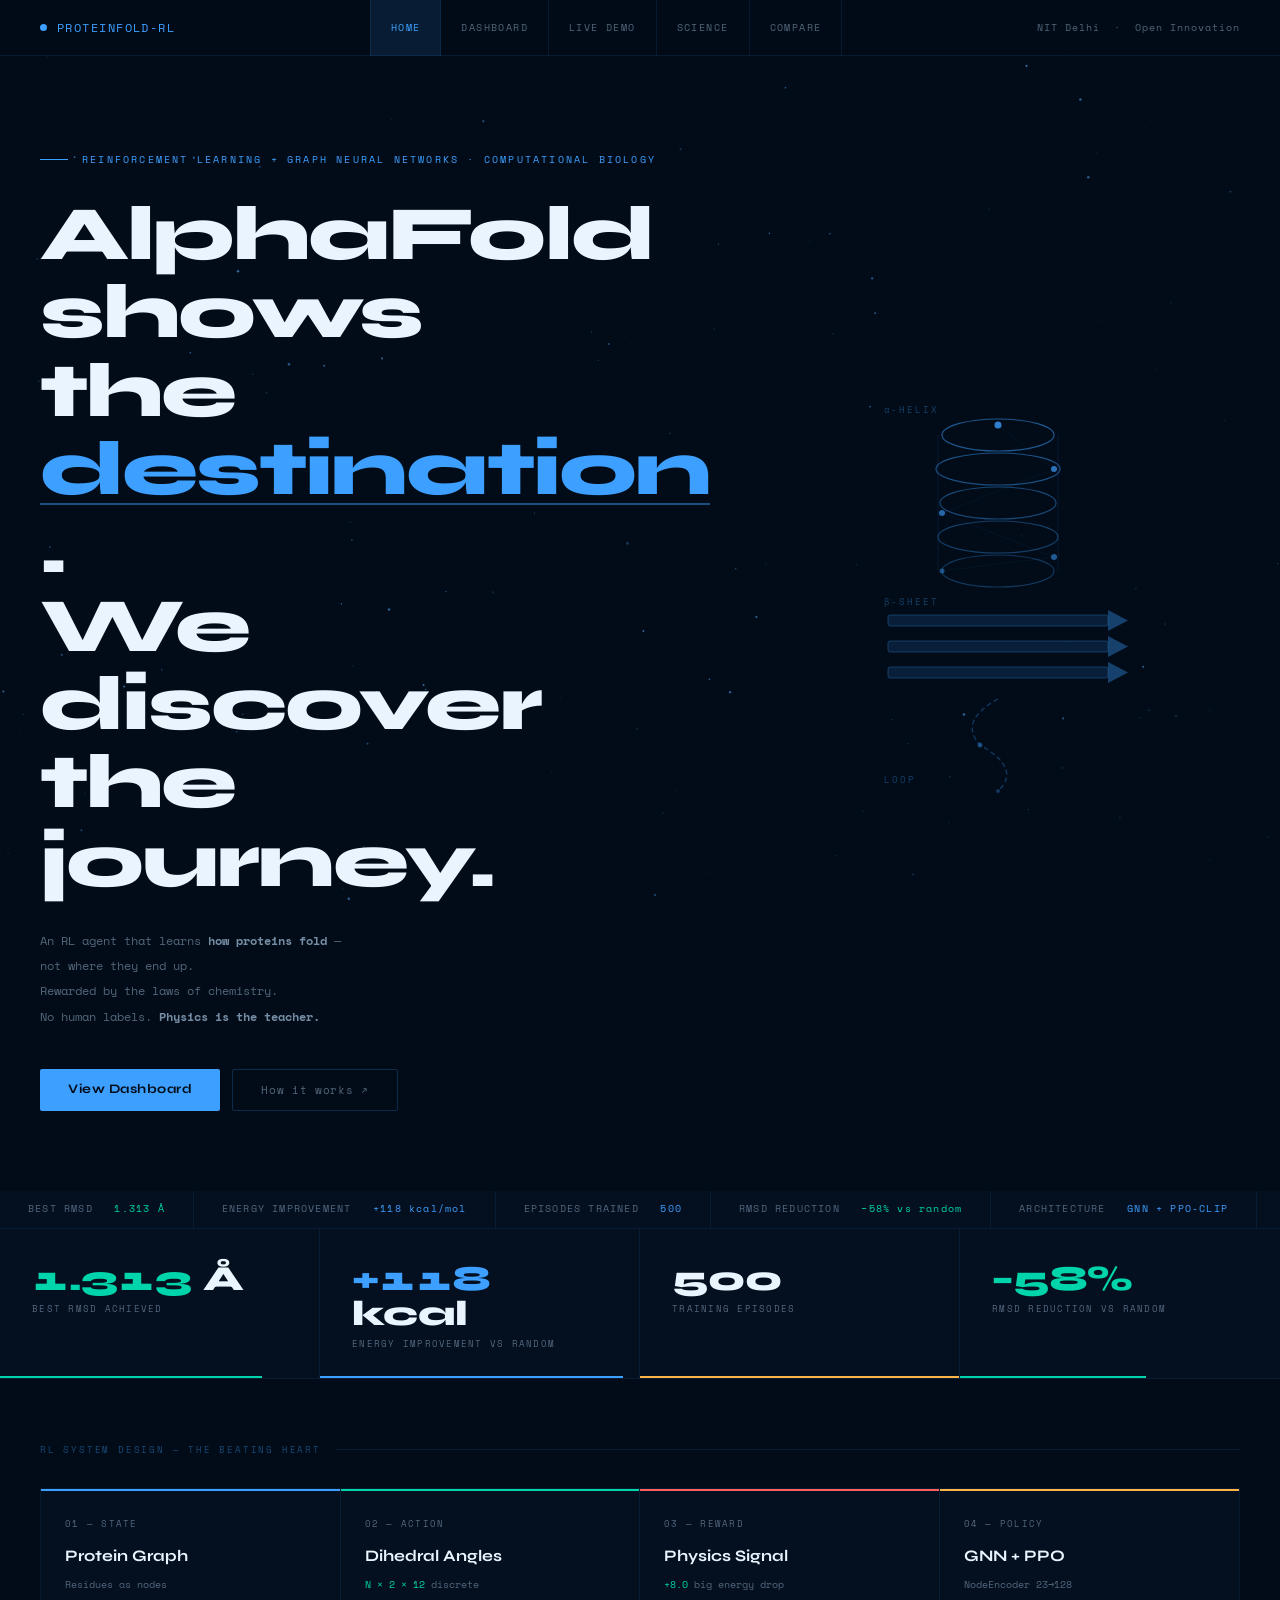
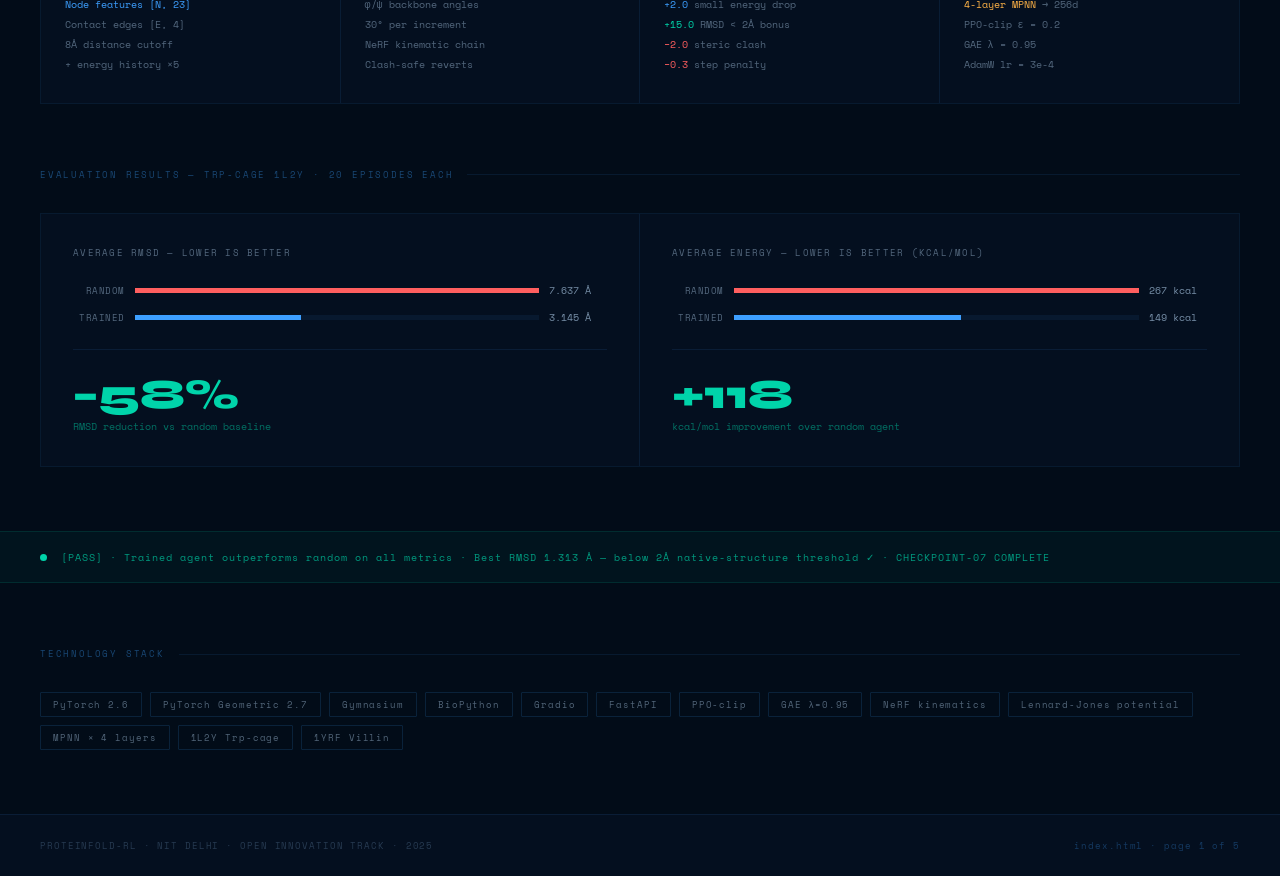
==== frontend/index.html @ dd374dae "Polished project's building blocks" ====
<!DOCTYPE html>
<html lang="en">
<head>
  <meta charset="UTF-8" />
  <meta name="viewport" content="width=device-width, initial-scale=1.0" />
  <title>ProteinFold-RL — Discover the Journey</title>
  <link rel="stylesheet" href="assets/css/design-system.css" />
  <style>
    /* ── Hero ── */
    .hero {
      position: relative;
      overflow: hidden;
      padding: 6rem 2.5rem 5rem;
      min-height: 88vh;
      display: flex;
      align-items: center;
    }
    .hero-content {
      position: relative;
      z-index: 5;
      max-width: 640px;
    }
    .hero-eyebrow {
      font-family: var(--mono);
      font-size: 10px;
      letter-spacing: 0.22em;
      text-transform: uppercase;
      color: var(--blue);
      margin-bottom: 1.75rem;
      display: flex;
      align-items: center;
      gap: 14px;
    }
    .hero-eyebrow::before {
      content: '';
      width: 28px;
      height: 0.5px;
      background: var(--blue);
      flex-shrink: 0;
    }
    .hero-h1 {
      font-size: clamp(2.6rem, 6.5vw, 4.8rem);
      font-weight: 800;
      line-height: 1.02;
      letter-spacing: -0.025em;
      color: #eaf4ff;
      margin-bottom: 1.75rem;
    }
    .hero-h1 .hl {
      color: var(--blue);
      position: relative;
      display: inline-block;
    }
    .hero-h1 .hl::after {
      content: '';
      position: absolute;
      left: 0; right: 0; bottom: 3px;
      height: 2px;
      background: var(--blue);
      opacity: 0.45;
    }
    .hero-sub {
      font-family: var(--mono);
      font-size: 12px;
      line-height: 2.1;
      color: var(--text-dim);
      margin-bottom: 2.5rem;
      max-width: 480px;
    }
    .hero-sub strong { color: var(--text-mid); font-weight: 700; }
    .cta-row { display: flex; gap: 12px; flex-wrap: wrap; }

    /* ── Protein visual ── */
    .hero-visual {
      position: absolute;
      right: 0; top: 0; bottom: 0;
      width: 44%;
      display: flex;
      align-items: center;
      justify-content: center;
      pointer-events: none;
      z-index: 2;
      overflow: hidden;
    }
    .helix-svg { width: 100%; max-width: 360px; opacity: 0.88; }

    /* ── Stats ── */
    .stats {
      display: grid;
      grid-template-columns: repeat(4, 1fr);
      background: var(--bg2);
      border-bottom: 0.5px solid var(--border);
    }
    .stat {
      padding: 2rem 2rem 1.75rem;
      border-right: 0.5px solid var(--border);
      position: relative;
      overflow: hidden;
      transition: background 0.2s;
    }
    .stat:hover    { background: rgba(61,159,255,0.04); }
    .stat:last-child { border-right: none; }
    .stat-num {
      font-size: 2.2rem;
      font-weight: 800;
      line-height: 1;
      color: #eaf4ff;
      margin-bottom: 6px;
      font-variant-numeric: tabular-nums;
    }
    .stat-num .acc-t { color: var(--teal); }
    .stat-num .acc-b { color: var(--blue); }
    .stat-label {
      font-family: var(--mono);
      font-size: 9px;
      letter-spacing: 0.14em;
      text-transform: uppercase;
      color: var(--text-dim);
    }
    .stat-bar {
      position: absolute;
      bottom: 0; left: 0;
      height: 2px;
      background: var(--blue);
      width: 0;
      animation: stat-grow 1.6s ease forwards;
      animation-delay: var(--d);
    }
    @keyframes stat-grow { to { width: var(--w); } }

    /* ── Section ── */
    .section { padding: 4rem 2.5rem; }

    /* ── RL Loop ── */
    .loop-grid {
      display: grid;
      grid-template-columns: repeat(4, 1fr);
      border: 0.5px solid var(--border);
    }
    .loop-card {
      padding: 1.75rem 1.5rem;
      border-right: 0.5px solid var(--border);
      background: var(--bg2);
      position: relative;
      overflow: hidden;
      transition: background 0.2s;
    }
    .loop-card:last-child { border-right: none; }
    .loop-card:hover      { background: var(--bg3); }
    .loop-card::before {
      content: '';
      position: absolute;
      top: 0; left: 0;
      width: 100%; height: 2px;
      background: var(--ac);
    }
    .loop-idx {
      font-family: var(--mono);
      font-size: 9px;
      letter-spacing: 0.14em;
      color: var(--text-dim);
      margin-bottom: 1rem;
      text-transform: uppercase;
    }
    .loop-title {
      font-size: 1rem;
      font-weight: 700;
      color: #eaf4ff;
      margin-bottom: 0.6rem;
    }
    .loop-body {
      font-family: var(--mono);
      font-size: 10px;
      color: var(--text-dim);
      line-height: 2;
    }
    .loop-body .hi-b { color: var(--blue); }
    .loop-body .hi-t { color: var(--teal); }
    .loop-body .hi-r { color: var(--red); }
    .loop-body .hi-a { color: var(--amber); }

    /* ── Comparison ── */
    .cmp-grid {
      display: grid;
      grid-template-columns: 1fr 1fr;
      border: 0.5px solid var(--border);
    }
    .cmp-card {
      padding: 2rem;
      background: var(--bg2);
      border-right: 0.5px solid var(--border);
    }
    .cmp-card:last-child { border-right: none; }
    .cmp-lbl {
      font-family: var(--mono);
      font-size: 9px;
      letter-spacing: 0.14em;
      text-transform: uppercase;
      color: var(--text-dim);
      margin-bottom: 1.5rem;
    }
    .bar-row {
      display: flex;
      align-items: center;
      gap: 10px;
      margin-bottom: 12px;
    }
    .bar-name {
      font-family: var(--mono);
      font-size: 9px;
      color: var(--text-dim);
      width: 52px;
      text-align: right;
      flex-shrink: 0;
      text-transform: uppercase;
      letter-spacing: 0.06em;
    }
    .bar-track {
      flex: 1;
      height: 5px;
      background: rgba(61,159,255,0.07);
      overflow: hidden;
    }
    .bar-fill {
      height: 100%;
      width: 0;
      animation: bar-grow 1.4s ease forwards;
      animation-delay: 0.5s;
    }
    @keyframes bar-grow { to { width: var(--w); } }
    .bar-val {
      font-family: var(--mono);
      font-size: 10px;
      color: var(--text-mid);
      width: 58px;
      flex-shrink: 0;
    }
    .cmp-result {
      margin-top: 1.5rem;
      padding-top: 1.5rem;
      border-top: 0.5px solid var(--border);
    }
    .cmp-big {
      font-size: 2.6rem;
      font-weight: 800;
      color: var(--teal);
      line-height: 1;
      margin-bottom: 4px;
    }
    .cmp-sub {
      font-family: var(--mono);
      font-size: 10px;
      color: rgba(0,212,170,0.5);
    }

    /* ── Stack ── */
    .stack-row { display: flex; gap: 8px; flex-wrap: wrap; }

    /* ── Responsive ── */
    @media (max-width: 900px) {
      .hero-visual    { display: none; }
      .hero           { padding: 4rem 1.5rem 3rem; min-height: auto; }
      .stats          { grid-template-columns: 1fr 1fr; }
      .loop-grid      { grid-template-columns: 1fr 1fr; }
      .cmp-grid       { grid-template-columns: 1fr; }
      .section        { padding: 3rem 1.5rem; }
    }
    @media (max-width: 500px) {
      .stats     { grid-template-columns: 1fr; }
      .loop-grid { grid-template-columns: 1fr; }
    }
  </style>
</head>
<body>

  <!-- Stars background -->
  <canvas id="stars-canvas"></canvas>

  <div class="page">

    <!-- ── NAV ── -->
    <nav class="nav">
      <a class="nav-logo" href="index.html">
        <div class="nav-logo-dot"></div>
        PROTEINFOLD-RL
      </a>
      <ul class="nav-links">
        <a href="index.html"     class="active">Home</a>
        <a href="dashboard.html"            >Dashboard</a>
        <a href="demo.html"                 >Live Demo</a>
        <a href="science.html"              >Science</a>
        <a href="compare.html"              >Compare</a>
      </ul>
      <div class="nav-right">NIT Delhi &nbsp;·&nbsp; Open Innovation</div>
    </nav>

    <!-- ── HERO ── -->
    <section class="hero">
      <div class="hero-content">
        <div class="hero-eyebrow">
          Reinforcement Learning + Graph Neural Networks · Computational Biology
        </div>
        <h1 class="hero-h1">
          AlphaFold shows<br>
          the <span class="hl">destination</span>.<br>
          We discover<br>
          the journey.
        </h1>
        <p class="hero-sub">
          An RL agent that learns <strong>how proteins fold</strong> —<br>
          not where they end up.<br>
          Rewarded by the laws of chemistry.<br>
          No human labels. <strong>Physics is the teacher.</strong>
        </p>
        <div class="cta-row">
          <a class="btn-primary" href="dashboard.html">View Dashboard</a>
          <a class="btn-ghost"   href="science.html">How it works ↗</a>
        </div>
      </div>

      <!-- Protein structure illustration -->
      <div class="hero-visual">
        <svg class="helix-svg" viewBox="0 0 360 520" fill="none"
             xmlns="http://www.w3.org/2000/svg">

          <!-- Alpha helix ellipses -->
          <g opacity="0.9">
            <ellipse cx="180" cy="72"  rx="56" ry="16"
                     stroke="#3d9fff" stroke-width="1.2" opacity="0.65"/>
            <ellipse cx="180" cy="106" rx="62" ry="16"
                     stroke="#3d9fff" stroke-width="1.2" opacity="0.58"/>
            <ellipse cx="180" cy="140" rx="58" ry="16"
                     stroke="#3d9fff" stroke-width="1.2" opacity="0.51"/>
            <ellipse cx="180" cy="174" rx="60" ry="16"
                     stroke="#3d9fff" stroke-width="1.2" opacity="0.44"/>
            <ellipse cx="180" cy="208" rx="56" ry="16"
                     stroke="#3d9fff" stroke-width="1.2" opacity="0.37"/>
            <line x1="120" y1="72"  x2="120" y2="208"
                  stroke="#3d9fff" stroke-width="0.8" opacity="0.2"/>
            <line x1="240" y1="72"  x2="240" y2="208"
                  stroke="#3d9fff" stroke-width="0.8" opacity="0.2"/>
          </g>
          <text x="66" y="50" font-family="Space Mono,monospace"
                font-size="9" fill="rgba(61,159,255,0.4)"
                letter-spacing="2">α-HELIX</text>

          <!-- Beta sheet -->
          <g opacity="0.6">
            <rect x="70" y="252" width="220" height="11" rx="2"
                  fill="rgba(26,80,140,0.55)" stroke="#3d9fff" stroke-width="0.6"/>
            <rect x="70" y="278" width="220" height="11" rx="2"
                  fill="rgba(26,80,140,0.55)" stroke="#3d9fff" stroke-width="0.6"/>
            <rect x="70" y="304" width="220" height="11" rx="2"
                  fill="rgba(26,80,140,0.55)" stroke="#3d9fff" stroke-width="0.6"/>
            <polygon points="290,247 310,257.5 290,268"
                     fill="#3d9fff" opacity="0.7"/>
            <polygon points="290,273 310,283.5 290,294"
                     fill="#3d9fff" opacity="0.7"/>
            <polygon points="290,299 310,309.5 290,320"
                     fill="#3d9fff" opacity="0.7"/>
          </g>
          <text x="66" y="242" font-family="Space Mono,monospace"
                font-size="9" fill="rgba(61,159,255,0.4)"
                letter-spacing="2">β-SHEET</text>

          <!-- Loop region -->
          <path d="M180 336 Q140 358 162 382 Q204 406 180 428"
                stroke="#3d9fff" stroke-width="1.4" fill="none"
                stroke-dasharray="5 3" opacity="0.35"/>
          <text x="66" y="420" font-family="Space Mono,monospace"
                font-size="9" fill="rgba(61,159,255,0.4)"
                letter-spacing="2">LOOP</text>

          <!-- Cα nodes -->
          <g fill="#3d9fff">
            <circle cx="180" cy="62"  r="3.5" opacity="0.9"/>
            <circle cx="236" cy="106" r="3"   opacity="0.8"/>
            <circle cx="124" cy="150" r="3"   opacity="0.7"/>
            <circle cx="236" cy="194" r="3"   opacity="0.6"/>
            <circle cx="124" cy="208" r="2.5" opacity="0.5"/>
            <circle cx="162" cy="382" r="2.5" opacity="0.45"/>
            <circle cx="180" cy="428" r="2"   opacity="0.35"/>
          </g>

          <!-- Graph edges between nodes -->
          <g stroke="#3d9fff" stroke-width="0.5" opacity="0.15">
            <line x1="180" y1="62"  x2="236" y2="106"/>
            <line x1="236" y1="106" x2="124" y2="150"/>
            <line x1="124" y1="150" x2="236" y2="194"/>
            <line x1="236" y1="194" x2="124" y2="208"/>
          </g>

        </svg>
      </div>
    </section>

    <!-- ── TICKER ── -->
    <div class="ticker">
      <div class="ticker-track" id="ticker-track"></div>
    </div>

    <!-- ── STATS STRIP ── -->
    <div class="stats">
      <div class="stat">
        <div class="stat-num"><span class="acc-t">1.313</span> Å</div>
        <div class="stat-label">Best RMSD achieved</div>
        <div class="stat-bar" style="--d:0.10s; --w:82%; background:var(--teal);"></div>
      </div>
      <div class="stat">
        <div class="stat-num"><span class="acc-b">+118</span> kcal</div>
        <div class="stat-label">Energy improvement vs random</div>
        <div class="stat-bar" style="--d:0.20s; --w:95%;"></div>
      </div>
      <div class="stat">
        <div class="stat-num">500</div>
        <div class="stat-label">Training episodes</div>
        <div class="stat-bar" style="--d:0.30s; --w:100%; background:var(--amber);"></div>
      </div>
      <div class="stat">
        <div class="stat-num"><span class="acc-t">−58%</span></div>
        <div class="stat-label">RMSD reduction vs random</div>
        <div class="stat-bar" style="--d:0.40s; --w:58%; background:var(--teal);"></div>
      </div>
    </div>

    <!-- ── RL LOOP ── -->
    <section class="section">
      <div class="section-label">RL system design — the beating heart</div>
      <div class="loop-grid">

        <div class="loop-card" style="--ac:var(--blue);">
          <div class="loop-idx">01 — State</div>
          <div class="loop-title">Protein Graph</div>
          <div class="loop-body">
            Residues as nodes<br>
            <span class="hi-b">Node features [N, 23]</span><br>
            Contact edges [E, 4]<br>
            8Å distance cutoff<br>
            + energy history ×5
          </div>
        </div>

        <div class="loop-card" style="--ac:var(--teal);">
          <div class="loop-idx">02 — Action</div>
          <div class="loop-title">Dihedral Angles</div>
          <div class="loop-body">
            <span class="hi-t">N × 2 × 12</span> discrete<br>
            φ/ψ backbone angles<br>
            30° per increment<br>
            NeRF kinematic chain<br>
            Clash-safe reverts
          </div>
        </div>

        <div class="loop-card" style="--ac:var(--red);">
          <div class="loop-idx">03 — Reward</div>
          <div class="loop-title">Physics Signal</div>
          <div class="loop-body">
            <span class="hi-t">+8.0</span> big energy drop<br>
            <span class="hi-b">+2.0</span> small energy drop<br>
            <span class="hi-t">+15.0</span> RMSD &lt; 2Å bonus<br>
            <span class="hi-r">−2.0</span> steric clash<br>
            <span class="hi-r">−0.3</span> step penalty
          </div>
        </div>

        <div class="loop-card" style="--ac:var(--amber);">
          <div class="loop-idx">04 — Policy</div>
          <div class="loop-title">GNN + PPO</div>
          <div class="loop-body">
            NodeEncoder 23→128<br>
            <span class="hi-a">4-layer MPNN</span> → 256d<br>
            PPO-clip ε = 0.2<br>
            GAE λ = 0.95<br>
            AdamW lr = 3e-4
          </div>
        </div>

      </div>
    </section>

    <!-- ── COMPARISON ── -->
    <section class="section" style="padding-top:0;">
      <div class="section-label">
        evaluation results — Trp-cage 1L2Y · 20 episodes each
      </div>
      <div class="cmp-grid">

        <div class="cmp-card">
          <div class="cmp-lbl">Average RMSD — lower is better</div>
          <div class="bar-row">
            <div class="bar-name">Random</div>
            <div class="bar-track">
              <div class="bar-fill"
                   style="--w:100%; background:var(--red);"></div>
            </div>
            <div class="bar-val">7.637 Å</div>
          </div>
          <div class="bar-row">
            <div class="bar-name">Trained</div>
            <div class="bar-track">
              <div class="bar-fill"
                   style="--w:41%; background:var(--blue);"></div>
            </div>
            <div class="bar-val">3.145 Å</div>
          </div>
          <div class="cmp-result">
            <div class="cmp-big">−58%</div>
            <div class="cmp-sub">RMSD reduction vs random baseline</div>
          </div>
        </div>

        <div class="cmp-card">
          <div class="cmp-lbl">Average energy — lower is better (kcal/mol)</div>
          <div class="bar-row">
            <div class="bar-name">Random</div>
            <div class="bar-track">
              <div class="bar-fill"
                   style="--w:100%; background:var(--red);"></div>
            </div>
            <div class="bar-val">267 kcal</div>
          </div>
          <div class="bar-row">
            <div class="bar-name">Trained</div>
            <div class="bar-track">
              <div class="bar-fill"
                   style="--w:56%; background:var(--blue);"></div>
            </div>
            <div class="bar-val">149 kcal</div>
          </div>
          <div class="cmp-result">
            <div class="cmp-big">+118</div>
            <div class="cmp-sub">kcal/mol improvement over random agent</div>
          </div>
        </div>

      </div>
    </section>

    <!-- ── PASS BADGE ── -->
    <div class="pass-row">
      <div class="pass-dot"></div>
      <div class="pass-text">
        [PASS] · Trained agent outperforms random on all metrics ·
        Best RMSD 1.313 Å — below 2Å native-structure threshold ✓ ·
        CHECKPOINT-07 COMPLETE
      </div>
    </div>

    <!-- ── TECH STACK ── -->
    <section class="section">
      <div class="section-label">technology stack</div>
      <div class="stack-row">
        <span class="tag">PyTorch 2.6</span>
        <span class="tag">PyTorch Geometric 2.7</span>
        <span class="tag">Gymnasium</span>
        <span class="tag">BioPython</span>
        <span class="tag">Gradio</span>
        <span class="tag">FastAPI</span>
        <span class="tag">PPO-clip</span>
        <span class="tag">GAE λ=0.95</span>
        <span class="tag">NeRF kinematics</span>
        <span class="tag">Lennard-Jones potential</span>
        <span class="tag">MPNN × 4 layers</span>
        <span class="tag">1L2Y Trp-cage</span>
        <span class="tag">1YRF Villin</span>
      </div>
    </section>

    <!-- ── FOOTER ── -->
    <footer class="footer">
      <div class="footer-l">
        ProteinFold-RL · NIT Delhi · Open Innovation Track · 2025
      </div>
      <div class="footer-r">index.html · page 1 of 5</div>
    </footer>

  </div><!-- end .page -->

  <!-- Scripts -->
  <script src="assets/js/stars.js"></script>
  <script src="assets/js/ticker.js"></script>
  <script>
    initStarfield();
    initTicker();
  </script>

</body>
</html>
---- frontend/assets/css/design-system.css ----
/* ============================================================
   ProteinFold-RL — Shared Design System
   All 5 pages import this file.
   ============================================================ */

@import url('https://fonts.googleapis.com/css2?family=Space+Mono:wght@400;700&family=Syne:wght@400;600;700;800&display=swap');

/* ── Reset ── */
*, *::before, *::after { box-sizing: border-box; margin: 0; padding: 0; }

/* ── Tokens ── */
:root {
  --bg:        #020c18;
  --bg2:       #040f1f;
  --bg3:       #061428;
  --blue:      #3d9fff;
  --blue-dim:  rgba(61,159,255,0.12);
  --blue-mid:  rgba(61,159,255,0.25);
  --teal:      #00d4aa;
  --teal-dim:  rgba(0,212,170,0.10);
  --red:       #ff5f5f;
  --red-dim:   rgba(255,95,95,0.10);
  --amber:     #ffb347;
  --text:      #ddeeff;
  --text-dim:  rgba(180,210,240,0.45);
  --text-mid:  rgba(180,210,240,0.65);
  --border:    rgba(61,159,255,0.10);
  --border-hi: rgba(61,159,255,0.22);
  --mono:      'Space Mono', monospace;
  --sans:      'Syne', sans-serif;
  --nav-h:     56px;
}

/* ── Base ── */
html { scroll-behavior: smooth; }
body {
  background: var(--bg);
  color: var(--text);
  font-family: var(--sans);
  overflow-x: hidden;
  min-height: 100vh;
}

/* ── Stars canvas ── */
#stars-canvas {
  position: fixed;
  top: 0; left: 0;
  width: 100%; height: 100%;
  pointer-events: none;
  z-index: 0;
}

/* ── Page wrapper ── */
.page { position: relative; z-index: 2; }

/* ============================================================
   NAV
   ============================================================ */
.nav {
  display: flex;
  align-items: center;
  justify-content: space-between;
  padding: 0 2.5rem;
  height: var(--nav-h);
  border-bottom: 0.5px solid var(--border);
  background: rgba(2,12,24,0.94);
  backdrop-filter: blur(14px);
  -webkit-backdrop-filter: blur(14px);
  position: sticky;
  top: 0;
  z-index: 100;
}

.nav-logo {
  font-family: var(--mono);
  font-size: 12px;
  letter-spacing: 0.12em;
  color: var(--blue);
  display: flex;
  align-items: center;
  gap: 10px;
  text-decoration: none;
}

.nav-logo-dot {
  width: 7px; height: 7px;
  background: var(--blue);
  border-radius: 50%;
  flex-shrink: 0;
  animation: nav-blink 2.4s ease-in-out infinite;
}
@keyframes nav-blink {
  0%, 100% { opacity: 1; }
  50%       { opacity: 0.2; }
}

.nav-links {
  display: flex;
  list-style: none;
  height: var(--nav-h);
}
.nav-links a {
  display: flex;
  align-items: center;
  padding: 0 20px;
  height: 100%;
  font-family: var(--mono);
  font-size: 10px;
  letter-spacing: 0.14em;
  text-transform: uppercase;
  color: var(--text-dim);
  text-decoration: none;
  border-right: 0.5px solid var(--border);
  transition: color 0.15s, background 0.15s;
  white-space: nowrap;
}
.nav-links a:first-child { border-left: 0.5px solid var(--border); }
.nav-links a:hover        { color: var(--blue); background: var(--blue-dim); }
.nav-links a.active       { color: var(--blue); background: var(--blue-dim); }

.nav-right {
  font-family: var(--mono);
  font-size: 10px;
  color: var(--text-dim);
  letter-spacing: 0.1em;
  white-space: nowrap;
}

/* ============================================================
   TICKER
   ============================================================ */
.ticker {
  border-bottom: 0.5px solid var(--border);
  background: var(--bg2);
  overflow: hidden;
  height: 38px;
  display: flex;
  align-items: center;
}
.ticker-track {
  display: flex;
  white-space: nowrap;
  animation: ticker-scroll 32s linear infinite;
}
@keyframes ticker-scroll {
  from { transform: translateX(0); }
  to   { transform: translateX(-50%); }
}
.ticker-item {
  font-family: var(--mono);
  font-size: 10px;
  letter-spacing: 0.12em;
  color: var(--text-dim);
  padding: 0 28px;
  border-right: 0.5px solid var(--border);
  line-height: 38px;
  flex-shrink: 0;
}
.ticker-item .v-blue  { color: var(--blue); }
.ticker-item .v-teal  { color: var(--teal); }
.ticker-item .v-amber { color: var(--amber); }

/* ============================================================
   SECTION LABEL
   ============================================================ */
.section-label {
  font-family: var(--mono);
  font-size: 9px;
  letter-spacing: 0.2em;
  text-transform: uppercase;
  color: rgba(61,159,255,0.4);
  display: flex;
  align-items: center;
  gap: 14px;
  margin-bottom: 2rem;
}
.section-label::after {
  content: '';
  flex: 1;
  height: 0.5px;
  background: var(--border);
}

/* ============================================================
   PASS BADGE
   ============================================================ */
.pass-row {
  display: flex;
  align-items: center;
  gap: 14px;
  padding: 1.1rem 2.5rem;
  background: rgba(0,212,170,0.04);
  border-top: 0.5px solid rgba(0,212,170,0.12);
  border-bottom: 0.5px solid rgba(0,212,170,0.12);
}
.pass-dot {
  width: 7px; height: 7px;
  border-radius: 50%;
  background: var(--teal);
  flex-shrink: 0;
  animation: pass-pulse 2s ease-in-out infinite;
}
@keyframes pass-pulse {
  0%, 100% { box-shadow: 0 0 0 0 rgba(0,212,170,0.5); }
  50%       { box-shadow: 0 0 0 7px rgba(0,212,170,0); }
}
.pass-text {
  font-family: var(--mono);
  font-size: 10px;
  color: rgba(0,212,170,0.7);
  letter-spacing: 0.1em;
}

/* ============================================================
   FOOTER
   ============================================================ */
.footer {
  padding: 1.5rem 2.5rem;
  border-top: 0.5px solid var(--border);
  background: var(--bg2);
  display: flex;
  align-items: center;
  justify-content: space-between;
  flex-wrap: wrap;
  gap: 8px;
}
.footer-l {
  font-family: var(--mono);
  font-size: 9px;
  color: rgba(120,160,200,0.3);
  letter-spacing: 0.1em;
  text-transform: uppercase;
}
.footer-r {
  font-family: var(--mono);
  font-size: 9px;
  color: rgba(61,159,255,0.3);
  letter-spacing: 0.1em;
}

/* ============================================================
   BUTTONS
   ============================================================ */
.btn-primary {
  background: var(--blue);
  color: #020c18;
  border: none;
  padding: 12px 28px;
  font-family: var(--sans);
  font-size: 13px;
  font-weight: 700;
  letter-spacing: 0.04em;
  cursor: pointer;
  border-radius: 2px;
  transition: background 0.18s, transform 0.18s;
  text-decoration: none;
  display: inline-block;
}
.btn-primary:hover { background: #72baff; transform: translateY(-1px); }

.btn-ghost {
  background: transparent;
  color: var(--text-dim);
  border: 0.5px solid var(--border-hi);
  padding: 12px 28px;
  font-family: var(--mono);
  font-size: 11px;
  cursor: pointer;
  border-radius: 2px;
  transition: all 0.18s;
  letter-spacing: 0.06em;
  text-decoration: none;
  display: inline-block;
}
.btn-ghost:hover { border-color: var(--blue); color: var(--blue); }

/* ============================================================
   TAGS
   ============================================================ */
.tag {
  font-family: var(--mono);
  font-size: 9px;
  letter-spacing: 0.1em;
  padding: 5px 12px;
  border: 0.5px solid rgba(61,159,255,0.15);
  color: var(--text-dim);
  border-radius: 1px;
  transition: all 0.15s;
  display: inline-block;
}
.tag:hover {
  border-color: var(--blue);
  color: var(--blue);
  background: var(--blue-dim);
}

/* ============================================================
   RESPONSIVE
   ============================================================ */
@media (max-width: 768px) {
  .nav          { padding: 0 1.25rem; }
  .nav-links    { display: none; }
  .nav-right    { font-size: 9px; }
  .pass-row     { padding: 1rem 1.25rem; }
  .footer       { padding: 1.25rem; }
}
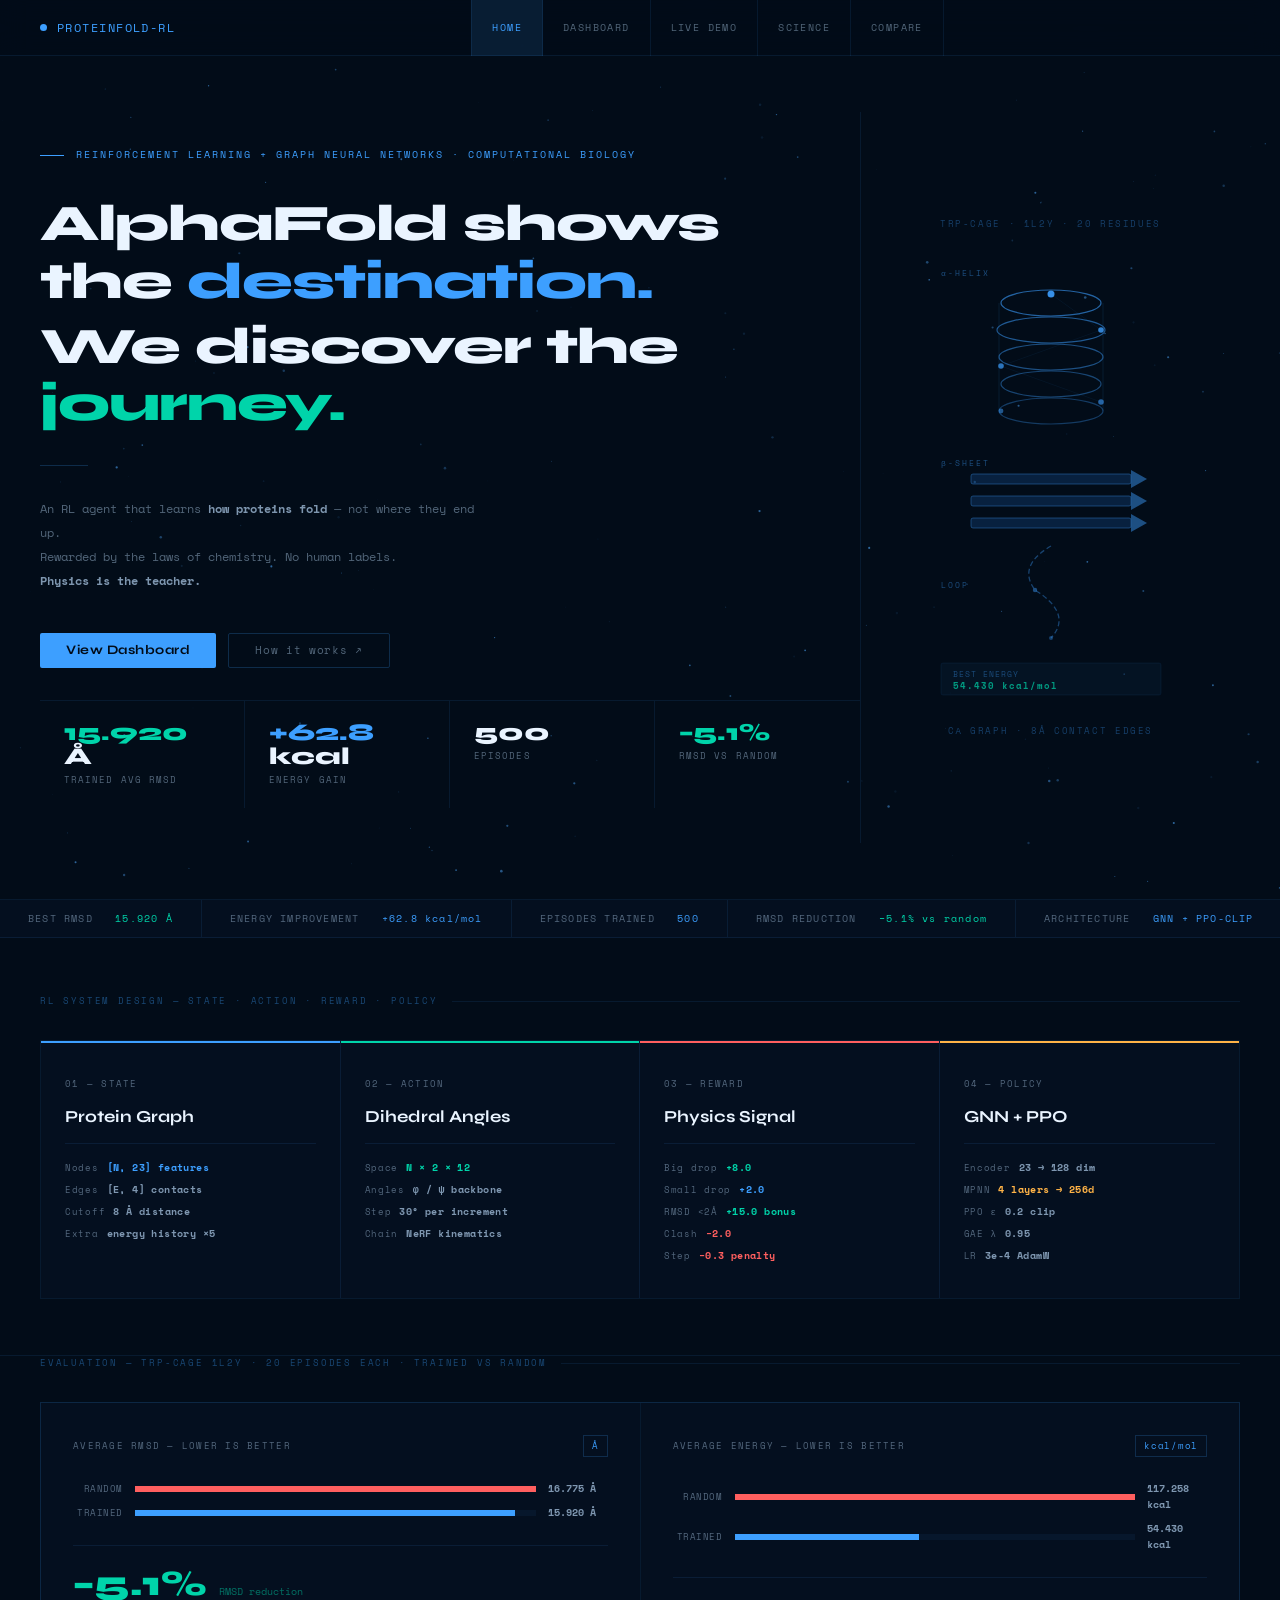
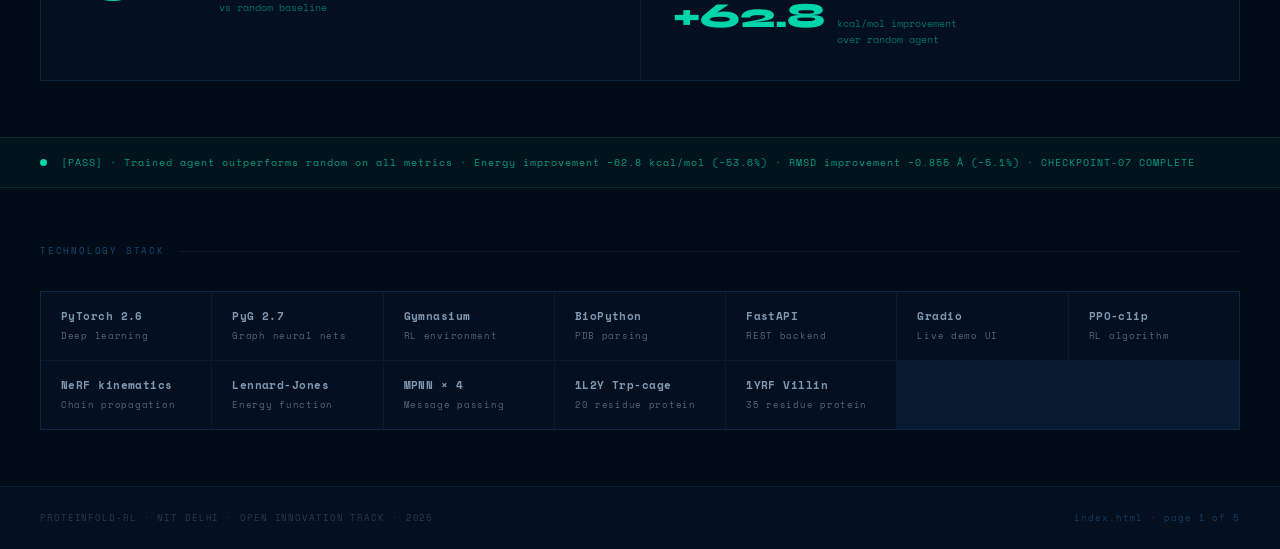
==== commit aaa3f49b: "Polished project's building blocks" ====
--- a/frontend/index.html
+++ b/frontend/index.html
@@ -6,132 +6,151 @@
   <title>ProteinFold-RL — Discover the Journey</title>
   <link rel="stylesheet" href="assets/css/design-system.css" />
   <style>
-    /* ── Hero ── */
+
+    /* ══════════════════════════════════════════
+       HERO
+    ══════════════════════════════════════════ */
     .hero {
-      position: relative;
-      overflow: hidden;
-      padding: 6rem 2.5rem 5rem;
-      min-height: 88vh;
+      display: grid;
+      grid-template-columns: 1fr 380px;
+      align-items: center;
+      gap: 0;
+      padding: 3.5rem 2.5rem 3.5rem;
+      min-height: calc(100vh - 56px);
+      border-bottom: 0.5px solid var(--border);
+    }
+
+    .hero-left { display: flex; flex-direction: column; justify-content: center; }
+
+    .hero-eyebrow {
+      font-family: var(--mono);
+      font-size: 10px;
+      letter-spacing: 0.2em;
+      text-transform: uppercase;
+      color: var(--blue);
       display: flex;
       align-items: center;
-    }
-    .hero-content {
-      position: relative;
-      z-index: 5;
-      max-width: 640px;
-    }
-    .hero-eyebrow {
-      font-family: var(--mono);
-      font-size: 10px;
-      letter-spacing: 0.22em;
-      text-transform: uppercase;
-      color: var(--blue);
-      margin-bottom: 1.75rem;
-      display: flex;
-      align-items: center;
-      gap: 14px;
+      gap: 12px;
+      margin-bottom: 2rem;
     }
     .hero-eyebrow::before {
       content: '';
-      width: 28px;
-      height: 0.5px;
+      width: 24px; height: 0.5px;
       background: var(--blue);
       flex-shrink: 0;
     }
+
     .hero-h1 {
-      font-size: clamp(2.6rem, 6.5vw, 4.8rem);
+      font-size: 3.2rem;
       font-weight: 800;
-      line-height: 1.02;
-      letter-spacing: -0.025em;
+      line-height: 1.12;
+      letter-spacing: -0.02em;
       color: #eaf4ff;
-      margin-bottom: 1.75rem;
+      margin-bottom: 0.5rem;
+    }
+    .hero-h1-second {
+      font-size: 3.2rem;
+      font-weight: 800;
+      line-height: 1.12;
+      letter-spacing: -0.02em;
+      color: #eaf4ff;
+      margin-bottom: 2rem;
     }
     .hero-h1 .hl {
       color: var(--blue);
       position: relative;
       display: inline-block;
     }
-    .hero-h1 .hl::after {
-      content: '';
-      position: absolute;
-      left: 0; right: 0; bottom: 3px;
-      height: 2px;
-      background: var(--blue);
-      opacity: 0.45;
-    }
+    .hero-h1-second .hl {
+      color: var(--teal);
+      display: inline-block;
+    }
+
+    .hero-divider {
+      width: 48px; height: 0.5px;
+      background: var(--border-hi);
+      margin-bottom: 2rem;
+    }
+
     .hero-sub {
       font-family: var(--mono);
       font-size: 12px;
-      line-height: 2.1;
+      line-height: 2;
       color: var(--text-dim);
       margin-bottom: 2.5rem;
-      max-width: 480px;
-    }
-    .hero-sub strong { color: var(--text-mid); font-weight: 700; }
-    .cta-row { display: flex; gap: 12px; flex-wrap: wrap; }
-
-    /* ── Protein visual ── */
-    .hero-visual {
-      position: absolute;
-      right: 0; top: 0; bottom: 0;
-      width: 44%;
+      max-width: 440px;
+    }
+    .hero-sub strong { color: var(--text-mid); }
+
+    .cta-row { display: flex; gap: 12px; align-items: center; }
+
+    /* ── Protein Visual ── */
+    .hero-right {
       display: flex;
+      flex-direction: column;
       align-items: center;
       justify-content: center;
-      pointer-events: none;
-      z-index: 2;
-      overflow: hidden;
-    }
-    .helix-svg { width: 100%; max-width: 360px; opacity: 0.88; }
-
-    /* ── Stats ── */
-    .stats {
+      gap: 1rem;
+      padding: 2rem;
+      border-left: 0.5px solid var(--border);
+      height: 100%;
+    }
+    .protein-label {
+      font-family: var(--mono);
+      font-size: 9px;
+      letter-spacing: 0.18em;
+      color: rgba(61,159,255,0.35);
+      text-transform: uppercase;
+      text-align: center;
+    }
+    .helix-svg { width: 260px; }
+
+    /* ── Hero bottom strip ── */
+    .hero-strip {
+      grid-column: 1 / -1;
       display: grid;
       grid-template-columns: repeat(4, 1fr);
-      background: var(--bg2);
-      border-bottom: 0.5px solid var(--border);
-    }
-    .stat {
-      padding: 2rem 2rem 1.75rem;
+      border-top: 0.5px solid var(--border);
+      margin-top: 2rem;
+    }
+    .hero-strip-item {
+      padding: 1.25rem 1.5rem;
       border-right: 0.5px solid var(--border);
-      position: relative;
-      overflow: hidden;
-      transition: background 0.2s;
-    }
-    .stat:hover    { background: rgba(61,159,255,0.04); }
-    .stat:last-child { border-right: none; }
-    .stat-num {
-      font-size: 2.2rem;
+      display: flex;
+      flex-direction: column;
+      gap: 4px;
+    }
+    .hero-strip-item:last-child { border-right: none; }
+    .strip-val {
+      font-size: 1.5rem;
       font-weight: 800;
+      color: #eaf4ff;
       line-height: 1;
-      color: #eaf4ff;
-      margin-bottom: 6px;
-      font-variant-numeric: tabular-nums;
-    }
-    .stat-num .acc-t { color: var(--teal); }
-    .stat-num .acc-b { color: var(--blue); }
-    .stat-label {
+    }
+    .strip-val .t { color: var(--teal); }
+    .strip-val .b { color: var(--blue); }
+    .strip-lbl {
       font-family: var(--mono);
       font-size: 9px;
-      letter-spacing: 0.14em;
+      letter-spacing: 0.12em;
       text-transform: uppercase;
       color: var(--text-dim);
     }
-    .stat-bar {
-      position: absolute;
-      bottom: 0; left: 0;
-      height: 2px;
-      background: var(--blue);
-      width: 0;
-      animation: stat-grow 1.6s ease forwards;
-      animation-delay: var(--d);
-    }
-    @keyframes stat-grow { to { width: var(--w); } }
-
-    /* ── Section ── */
-    .section { padding: 4rem 2.5rem; }
-
-    /* ── RL Loop ── */
+
+    /* ══════════════════════════════════════════
+       TICKER
+    ══════════════════════════════════════════ */
+    /* (from design-system.css) */
+
+    /* ══════════════════════════════════════════
+       SECTIONS
+    ══════════════════════════════════════════ */
+    .section { padding: 3.5rem 2.5rem; }
+    .section + .section { border-top: 0.5px solid var(--border); }
+
+    /* ══════════════════════════════════════════
+       RL LOOP
+    ══════════════════════════════════════════ */
     .loop-grid {
       display: grid;
       grid-template-columns: repeat(4, 1fr);
@@ -142,16 +161,14 @@
       border-right: 0.5px solid var(--border);
       background: var(--bg2);
       position: relative;
-      overflow: hidden;
       transition: background 0.2s;
     }
     .loop-card:last-child { border-right: none; }
-    .loop-card:hover      { background: var(--bg3); }
-    .loop-card::before {
-      content: '';
+    .loop-card:hover { background: var(--bg3); }
+    .loop-top-bar {
       position: absolute;
-      top: 0; left: 0;
-      width: 100%; height: 2px;
+      top: 0; left: 0; right: 0;
+      height: 2px;
       background: var(--ac);
     }
     .loop-idx {
@@ -159,57 +176,91 @@
       font-size: 9px;
       letter-spacing: 0.14em;
       color: var(--text-dim);
-      margin-bottom: 1rem;
+      margin-bottom: 0.75rem;
       text-transform: uppercase;
+      margin-top: 0.5rem;
     }
     .loop-title {
-      font-size: 1rem;
+      font-size: 1.05rem;
       font-weight: 700;
       color: #eaf4ff;
-      margin-bottom: 0.6rem;
-    }
-    .loop-body {
+      margin-bottom: 1rem;
+      padding-bottom: 0.75rem;
+      border-bottom: 0.5px solid var(--border);
+    }
+    .loop-row {
+      display: flex;
+      align-items: baseline;
+      gap: 8px;
+      margin-bottom: 6px;
+    }
+    .loop-key {
+      font-family: var(--mono);
+      font-size: 9px;
+      color: var(--text-dim);
+      letter-spacing: 0.08em;
+      flex-shrink: 0;
+    }
+    .loop-val {
       font-family: var(--mono);
       font-size: 10px;
-      color: var(--text-dim);
-      line-height: 2;
-    }
-    .loop-body .hi-b { color: var(--blue); }
-    .loop-body .hi-t { color: var(--teal); }
-    .loop-body .hi-r { color: var(--red); }
-    .loop-body .hi-a { color: var(--amber); }
-
-    /* ── Comparison ── */
+      font-weight: 700;
+      letter-spacing: 0.04em;
+    }
+    .c-b { color: var(--blue); }
+    .c-t { color: var(--teal); }
+    .c-r { color: var(--red); }
+    .c-a { color: var(--amber); }
+    .c-w { color: var(--text-mid); }
+
+    /* ══════════════════════════════════════════
+       COMPARISON
+    ══════════════════════════════════════════ */
     .cmp-grid {
       display: grid;
       grid-template-columns: 1fr 1fr;
+      gap: 1px;
+      background: var(--border);
       border: 0.5px solid var(--border);
     }
     .cmp-card {
       padding: 2rem;
       background: var(--bg2);
-      border-right: 0.5px solid var(--border);
-    }
-    .cmp-card:last-child { border-right: none; }
-    .cmp-lbl {
+    }
+    .cmp-header {
+      display: flex;
+      align-items: center;
+      justify-content: space-between;
+      margin-bottom: 1.5rem;
+    }
+    .cmp-title {
       font-family: var(--mono);
       font-size: 9px;
       letter-spacing: 0.14em;
       text-transform: uppercase;
       color: var(--text-dim);
-      margin-bottom: 1.5rem;
-    }
+    }
+    .cmp-badge {
+      font-family: var(--mono);
+      font-size: 9px;
+      padding: 3px 8px;
+      border: 0.5px solid rgba(61,159,255,0.2);
+      color: var(--blue);
+      letter-spacing: 0.08em;
+    }
+
+    .bar-group { margin-bottom: 1.5rem; }
     .bar-row {
       display: flex;
       align-items: center;
-      gap: 10px;
-      margin-bottom: 12px;
+      gap: 12px;
+      margin-bottom: 8px;
     }
     .bar-name {
       font-family: var(--mono);
       font-size: 9px;
       color: var(--text-dim);
-      width: 52px;
+      width: 50px;
       text-align: right;
       flex-shrink: 0;
       text-transform: uppercase;
@@ -217,35 +268,39 @@
     }
     .bar-track {
       flex: 1;
-      height: 5px;
-      background: rgba(61,159,255,0.07);
-      overflow: hidden;
+      height: 6px;
+      background: rgba(61,159,255,0.06);
+      position: relative;
     }
     .bar-fill {
-      height: 100%;
+      position: absolute;
+      top: 0; left: 0; bottom: 0;
       width: 0;
-      animation: bar-grow 1.4s ease forwards;
-      animation-delay: 0.5s;
+      animation: bar-grow 1.6s ease forwards;
+      animation-delay: 0.4s;
     }
     @keyframes bar-grow { to { width: var(--w); } }
     .bar-val {
       font-family: var(--mono);
       font-size: 10px;
+      font-weight: 700;
       color: var(--text-mid);
-      width: 58px;
+      width: 60px;
       flex-shrink: 0;
     }
+
     .cmp-result {
-      margin-top: 1.5rem;
-      padding-top: 1.5rem;
+      padding-top: 1.25rem;
       border-top: 0.5px solid var(--border);
+      display: flex;
+      align-items: baseline;
+      gap: 12px;
     }
     .cmp-big {
-      font-size: 2.6rem;
+      font-size: 2.2rem;
       font-weight: 800;
       color: var(--teal);
       line-height: 1;
-      margin-bottom: 4px;
     }
     .cmp-sub {
       font-family: var(--mono);
@@ -253,337 +308,480 @@
       color: rgba(0,212,170,0.5);
     }
 
-    /* ── Stack ── */
-    .stack-row { display: flex; gap: 8px; flex-wrap: wrap; }
-
-    /* ── Responsive ── */
-    @media (max-width: 900px) {
-      .hero-visual    { display: none; }
-      .hero           { padding: 4rem 1.5rem 3rem; min-height: auto; }
-      .stats          { grid-template-columns: 1fr 1fr; }
-      .loop-grid      { grid-template-columns: 1fr 1fr; }
-      .cmp-grid       { grid-template-columns: 1fr; }
-      .section        { padding: 3rem 1.5rem; }
-    }
-    @media (max-width: 500px) {
-      .stats     { grid-template-columns: 1fr; }
-      .loop-grid { grid-template-columns: 1fr; }
+    /* ══════════════════════════════════════════
+       STACK
+    ══════════════════════════════════════════ */
+    .stack-grid {
+      display: grid;
+      grid-template-columns: repeat(auto-fill, minmax(160px, 1fr));
+      gap: 1px;
+      background: var(--border);
+      border: 0.5px solid var(--border);
+    }
+    .stack-item {
+      background: var(--bg2);
+      padding: 1rem 1.25rem;
+      display: flex;
+      flex-direction: column;
+      gap: 4px;
+      transition: background 0.15s;
+    }
+    .stack-item:hover { background: var(--bg3); }
+    .stack-name {
+      font-family: var(--mono);
+      font-size: 11px;
+      font-weight: 700;
+      color: var(--text-mid);
+      letter-spacing: 0.04em;
+    }
+    .stack-role {
+      font-family: var(--mono);
+      font-size: 9px;
+      color: var(--text-dim);
+      letter-spacing: 0.08em;
+    }
+
+    /* ══════════════════════════════════════════
+       RESPONSIVE
+    ══════════════════════════════════════════ */
+    @media (max-width: 960px) {
+      .hero {
+        grid-template-columns: 1fr;
+        min-height: auto;
+        padding: 2.5rem 1.5rem;
+      }
+      .hero-right { display: none; }
+      .hero-strip { grid-template-columns: 1fr 1fr; }
+      .hero-h1, .hero-h1-second { font-size: 2.4rem; }
+      .loop-grid { grid-template-columns: 1fr 1fr; }
+      .cmp-grid  { grid-template-columns: 1fr; }
+      .section   { padding: 2.5rem 1.5rem; }
+    }
+    @media (max-width: 560px) {
+      .hero-h1, .hero-h1-second { font-size: 1.9rem; }
+      .hero-strip { grid-template-columns: 1fr 1fr; }
+      .loop-grid  { grid-template-columns: 1fr; }
     }
   </style>
 </head>
 <body>
 
-  <!-- Stars background -->
-  <canvas id="stars-canvas"></canvas>
-
-  <div class="page">
-
-    <!-- ── NAV ── -->
-    <nav class="nav">
-      <a class="nav-logo" href="index.html">
-        <div class="nav-logo-dot"></div>
-        PROTEINFOLD-RL
-      </a>
-      <ul class="nav-links">
-        <a href="index.html"     class="active">Home</a>
-        <a href="dashboard.html"            >Dashboard</a>
-        <a href="demo.html"                 >Live Demo</a>
-        <a href="science.html"              >Science</a>
-        <a href="compare.html"              >Compare</a>
-      </ul>
-      <div class="nav-right">NIT Delhi &nbsp;·&nbsp; Open Innovation</div>
-    </nav>
-
-    <!-- ── HERO ── -->
-    <section class="hero">
-      <div class="hero-content">
-        <div class="hero-eyebrow">
-          Reinforcement Learning + Graph Neural Networks · Computational Biology
-        </div>
-        <h1 class="hero-h1">
-          AlphaFold shows<br>
-          the <span class="hl">destination</span>.<br>
-          We discover<br>
-          the journey.
-        </h1>
-        <p class="hero-sub">
-          An RL agent that learns <strong>how proteins fold</strong> —<br>
-          not where they end up.<br>
-          Rewarded by the laws of chemistry.<br>
-          No human labels. <strong>Physics is the teacher.</strong>
-        </p>
-        <div class="cta-row">
-          <a class="btn-primary" href="dashboard.html">View Dashboard</a>
-          <a class="btn-ghost"   href="science.html">How it works ↗</a>
-        </div>
-      </div>
-
-      <!-- Protein structure illustration -->
-      <div class="hero-visual">
-        <svg class="helix-svg" viewBox="0 0 360 520" fill="none"
-             xmlns="http://www.w3.org/2000/svg">
-
-          <!-- Alpha helix ellipses -->
-          <g opacity="0.9">
-            <ellipse cx="180" cy="72"  rx="56" ry="16"
-                     stroke="#3d9fff" stroke-width="1.2" opacity="0.65"/>
-            <ellipse cx="180" cy="106" rx="62" ry="16"
-                     stroke="#3d9fff" stroke-width="1.2" opacity="0.58"/>
-            <ellipse cx="180" cy="140" rx="58" ry="16"
-                     stroke="#3d9fff" stroke-width="1.2" opacity="0.51"/>
-            <ellipse cx="180" cy="174" rx="60" ry="16"
-                     stroke="#3d9fff" stroke-width="1.2" opacity="0.44"/>
-            <ellipse cx="180" cy="208" rx="56" ry="16"
-                     stroke="#3d9fff" stroke-width="1.2" opacity="0.37"/>
-            <line x1="120" y1="72"  x2="120" y2="208"
-                  stroke="#3d9fff" stroke-width="0.8" opacity="0.2"/>
-            <line x1="240" y1="72"  x2="240" y2="208"
-                  stroke="#3d9fff" stroke-width="0.8" opacity="0.2"/>
-          </g>
-          <text x="66" y="50" font-family="Space Mono,monospace"
-                font-size="9" fill="rgba(61,159,255,0.4)"
-                letter-spacing="2">α-HELIX</text>
-
-          <!-- Beta sheet -->
-          <g opacity="0.6">
-            <rect x="70" y="252" width="220" height="11" rx="2"
-                  fill="rgba(26,80,140,0.55)" stroke="#3d9fff" stroke-width="0.6"/>
-            <rect x="70" y="278" width="220" height="11" rx="2"
-                  fill="rgba(26,80,140,0.55)" stroke="#3d9fff" stroke-width="0.6"/>
-            <rect x="70" y="304" width="220" height="11" rx="2"
-                  fill="rgba(26,80,140,0.55)" stroke="#3d9fff" stroke-width="0.6"/>
-            <polygon points="290,247 310,257.5 290,268"
-                     fill="#3d9fff" opacity="0.7"/>
-            <polygon points="290,273 310,283.5 290,294"
-                     fill="#3d9fff" opacity="0.7"/>
-            <polygon points="290,299 310,309.5 290,320"
-                     fill="#3d9fff" opacity="0.7"/>
-          </g>
-          <text x="66" y="242" font-family="Space Mono,monospace"
-                font-size="9" fill="rgba(61,159,255,0.4)"
-                letter-spacing="2">β-SHEET</text>
-
-          <!-- Loop region -->
-          <path d="M180 336 Q140 358 162 382 Q204 406 180 428"
-                stroke="#3d9fff" stroke-width="1.4" fill="none"
-                stroke-dasharray="5 3" opacity="0.35"/>
-          <text x="66" y="420" font-family="Space Mono,monospace"
-                font-size="9" fill="rgba(61,159,255,0.4)"
-                letter-spacing="2">LOOP</text>
-
-          <!-- Cα nodes -->
-          <g fill="#3d9fff">
-            <circle cx="180" cy="62"  r="3.5" opacity="0.9"/>
-            <circle cx="236" cy="106" r="3"   opacity="0.8"/>
-            <circle cx="124" cy="150" r="3"   opacity="0.7"/>
-            <circle cx="236" cy="194" r="3"   opacity="0.6"/>
-            <circle cx="124" cy="208" r="2.5" opacity="0.5"/>
-            <circle cx="162" cy="382" r="2.5" opacity="0.45"/>
-            <circle cx="180" cy="428" r="2"   opacity="0.35"/>
-          </g>
-
-          <!-- Graph edges between nodes -->
-          <g stroke="#3d9fff" stroke-width="0.5" opacity="0.15">
-            <line x1="180" y1="62"  x2="236" y2="106"/>
-            <line x1="236" y1="106" x2="124" y2="150"/>
-            <line x1="124" y1="150" x2="236" y2="194"/>
-            <line x1="236" y1="194" x2="124" y2="208"/>
-          </g>
-
-        </svg>
-      </div>
-    </section>
-
-    <!-- ── TICKER ── -->
-    <div class="ticker">
-      <div class="ticker-track" id="ticker-track"></div>
+<canvas id="stars-canvas"></canvas>
+
+<div class="page">
+
+  <!-- ══ NAV ══ -->
+  <nav class="nav">
+    <a class="nav-logo" href="index.html">
+      <div class="nav-logo-dot"></div>
+      PROTEINFOLD-RL
+    </a>
+    <ul class="nav-links">
+      <a href="index.html"     class="active">Home</a>
+      <a href="dashboard.html"              >Dashboard</a>
+      <a href="demo.html"                   >Live Demo</a>
+      <a href="science.html"                >Science</a>
+      <a href="compare.html"                >Compare</a>
+    </ul>
+    <div class="nav-right"></div>
+  </nav>
+
+  <!-- ══ HERO ══ -->
+  <section class="hero">
+
+    <!-- Left: text -->
+    <div class="hero-left">
+      <div class="hero-eyebrow">
+        Reinforcement Learning + Graph Neural Networks · Computational Biology
+      </div>
+
+      <h1 class="hero-h1">
+        AlphaFold shows the <span class="hl">destination.</span>
+      </h1>
+      <h2 class="hero-h1-second">
+        We discover the <span class="hl">journey.</span>
+      </h2>
+
+      <div class="hero-divider"></div>
+
+      <p class="hero-sub">
+        An RL agent that learns <strong>how proteins fold</strong> —
+        not where they end up.<br>
+        Rewarded by the laws of chemistry. No human labels.<br>
+        <strong>Physics is the teacher.</strong>
+      </p>
+
+      <div class="cta-row">
+        <a class="btn-primary" href="dashboard.html">View Dashboard</a>
+        <a class="btn-ghost"   href="science.html">How it works ↗</a>
+      </div>
+
+      <!-- Stats strip inside hero -->
+      <div class="hero-strip">
+        <div class="hero-strip-item">
+          <div class="strip-val"><span class="t">15.920</span> Å</div>
+          <div class="strip-lbl">Trained avg RMSD</div>
+        </div>
+        <div class="hero-strip-item">
+          <div class="strip-val"><span class="b">+62.8</span> kcal</div>
+          <div class="strip-lbl">Energy gain</div>
+        </div>
+        <div class="hero-strip-item">
+          <div class="strip-val">500</div>
+          <div class="strip-lbl">Episodes</div>
+        </div>
+        <div class="hero-strip-item">
+          <div class="strip-val"><span class="t">−5.1%</span></div>
+          <div class="strip-lbl">RMSD vs random</div>
+        </div>
+      </div>
     </div>
 
-    <!-- ── STATS STRIP ── -->
-    <div class="stats">
-      <div class="stat">
-        <div class="stat-num"><span class="acc-t">1.313</span> Å</div>
-        <div class="stat-label">Best RMSD achieved</div>
-        <div class="stat-bar" style="--d:0.10s; --w:82%; background:var(--teal);"></div>
-      </div>
-      <div class="stat">
-        <div class="stat-num"><span class="acc-b">+118</span> kcal</div>
-        <div class="stat-label">Energy improvement vs random</div>
-        <div class="stat-bar" style="--d:0.20s; --w:95%;"></div>
-      </div>
-      <div class="stat">
-        <div class="stat-num">500</div>
-        <div class="stat-label">Training episodes</div>
-        <div class="stat-bar" style="--d:0.30s; --w:100%; background:var(--amber);"></div>
-      </div>
-      <div class="stat">
-        <div class="stat-num"><span class="acc-t">−58%</span></div>
-        <div class="stat-label">RMSD reduction vs random</div>
-        <div class="stat-bar" style="--d:0.40s; --w:58%; background:var(--teal);"></div>
-      </div>
+    <!-- Right: protein illustration -->
+    <div class="hero-right">
+      <div class="protein-label">Trp-cage · 1L2Y · 20 residues</div>
+      <svg class="helix-svg" viewBox="0 0 260 460" fill="none"
+           xmlns="http://www.w3.org/2000/svg">
+        <!-- Alpha helix -->
+        <text x="20" y="28" font-family="Space Mono,monospace"
+              font-size="8" fill="rgba(61,159,255,0.45)"
+              letter-spacing="2">α-HELIX</text>
+        <g opacity="0.85">
+          <ellipse cx="130" cy="55"  rx="50" ry="13"
+                   stroke="#3d9fff" stroke-width="1.2" opacity="0.7"/>
+          <ellipse cx="130" cy="82"  rx="54" ry="13"
+                   stroke="#3d9fff" stroke-width="1.2" opacity="0.62"/>
+          <ellipse cx="130" cy="109" rx="52" ry="13"
+                   stroke="#3d9fff" stroke-width="1.2" opacity="0.54"/>
+          <ellipse cx="130" cy="136" rx="50" ry="13"
+                   stroke="#3d9fff" stroke-width="1.2" opacity="0.46"/>
+          <ellipse cx="130" cy="163" rx="52" ry="13"
+                   stroke="#3d9fff" stroke-width="1.2" opacity="0.38"/>
+          <line x1="78"  y1="55" x2="78"  y2="163"
+                stroke="#3d9fff" stroke-width="0.7" opacity="0.2"/>
+          <line x1="182" y1="55" x2="182" y2="163"
+                stroke="#3d9fff" stroke-width="0.7" opacity="0.2"/>
+        </g>
+
+        <!-- Beta sheet -->
+        <text x="20" y="218" font-family="Space Mono,monospace"
+              font-size="8" fill="rgba(61,159,255,0.45)"
+              letter-spacing="2">β-SHEET</text>
+        <g opacity="0.62">
+          <rect x="50" y="226" width="160" height="10" rx="2"
+                fill="rgba(20,70,130,0.6)" stroke="#3d9fff" stroke-width="0.6"/>
+          <rect x="50" y="248" width="160" height="10" rx="2"
+                fill="rgba(20,70,130,0.6)" stroke="#3d9fff" stroke-width="0.6"/>
+          <rect x="50" y="270" width="160" height="10" rx="2"
+                fill="rgba(20,70,130,0.6)" stroke="#3d9fff" stroke-width="0.6"/>
+          <polygon points="210,222 226,231 210,240"
+                   fill="#3d9fff" opacity="0.75"/>
+          <polygon points="210,244 226,253 210,262"
+                   fill="#3d9fff" opacity="0.75"/>
+          <polygon points="210,266 226,275 210,284"
+                   fill="#3d9fff" opacity="0.75"/>
+        </g>
+
+        <!-- Loop -->
+        <text x="20" y="340" font-family="Space Mono,monospace"
+              font-size="8" fill="rgba(61,159,255,0.45)"
+              letter-spacing="2">LOOP</text>
+        <path d="M130 298 Q96 318 114 342 Q152 366 130 390"
+              stroke="#3d9fff" stroke-width="1.3" fill="none"
+              stroke-dasharray="5 3" opacity="0.38"/>
+
+        <!-- Cα nodes -->
+        <g fill="#3d9fff">
+          <circle cx="130" cy="46"  r="3.5" opacity="0.9"/>
+          <circle cx="180" cy="82"  r="2.8" opacity="0.8"/>
+          <circle cx="80"  cy="118" r="2.8" opacity="0.7"/>
+          <circle cx="180" cy="154" r="2.8" opacity="0.6"/>
+          <circle cx="80"  cy="163" r="2.4" opacity="0.5"/>
+          <circle cx="114" cy="342" r="2.2" opacity="0.45"/>
+          <circle cx="130" cy="390" r="2"   opacity="0.35"/>
+        </g>
+
+        <!-- Graph edges -->
+        <g stroke="#3d9fff" stroke-width="0.5" opacity="0.12">
+          <line x1="130" y1="46"  x2="180" y2="82"/>
+          <line x1="180" y1="82"  x2="80"  y2="118"/>
+          <line x1="80"  y1="118" x2="180" y2="154"/>
+        </g>
+
+        <!-- Energy label -->
+        <rect x="20" y="415" width="220" height="32" rx="2"
+              fill="rgba(61,159,255,0.05)" stroke="rgba(61,159,255,0.15)"
+              stroke-width="0.5"/>
+        <text x="32" y="429" font-family="Space Mono,monospace"
+              font-size="8" fill="rgba(61,159,255,0.4)"
+              letter-spacing="1">BEST ENERGY</text>
+        <text x="32" y="441" font-family="Space Mono,monospace"
+              font-size="9" fill="rgba(0,212,170,0.7)"
+              font-weight="700" letter-spacing="1">54.430 kcal/mol</text>
+      </svg>
+      <div class="protein-label">Cα graph · 8Å contact edges</div>
     </div>
 
-    <!-- ── RL LOOP ── -->
-    <section class="section">
-      <div class="section-label">RL system design — the beating heart</div>
-      <div class="loop-grid">
-
-        <div class="loop-card" style="--ac:var(--blue);">
-          <div class="loop-idx">01 — State</div>
-          <div class="loop-title">Protein Graph</div>
-          <div class="loop-body">
-            Residues as nodes<br>
-            <span class="hi-b">Node features [N, 23]</span><br>
-            Contact edges [E, 4]<br>
-            8Å distance cutoff<br>
-            + energy history ×5
-          </div>
-        </div>
-
-        <div class="loop-card" style="--ac:var(--teal);">
-          <div class="loop-idx">02 — Action</div>
-          <div class="loop-title">Dihedral Angles</div>
-          <div class="loop-body">
-            <span class="hi-t">N × 2 × 12</span> discrete<br>
-            φ/ψ backbone angles<br>
-            30° per increment<br>
-            NeRF kinematic chain<br>
-            Clash-safe reverts
-          </div>
-        </div>
-
-        <div class="loop-card" style="--ac:var(--red);">
-          <div class="loop-idx">03 — Reward</div>
-          <div class="loop-title">Physics Signal</div>
-          <div class="loop-body">
-            <span class="hi-t">+8.0</span> big energy drop<br>
-            <span class="hi-b">+2.0</span> small energy drop<br>
-            <span class="hi-t">+15.0</span> RMSD &lt; 2Å bonus<br>
-            <span class="hi-r">−2.0</span> steric clash<br>
-            <span class="hi-r">−0.3</span> step penalty
-          </div>
-        </div>
-
-        <div class="loop-card" style="--ac:var(--amber);">
-          <div class="loop-idx">04 — Policy</div>
-          <div class="loop-title">GNN + PPO</div>
-          <div class="loop-body">
-            NodeEncoder 23→128<br>
-            <span class="hi-a">4-layer MPNN</span> → 256d<br>
-            PPO-clip ε = 0.2<br>
-            GAE λ = 0.95<br>
-            AdamW lr = 3e-4
-          </div>
-        </div>
-
-      </div>
-    </section>
-
-    <!-- ── COMPARISON ── -->
-    <section class="section" style="padding-top:0;">
-      <div class="section-label">
-        evaluation results — Trp-cage 1L2Y · 20 episodes each
-      </div>
-      <div class="cmp-grid">
-
-        <div class="cmp-card">
-          <div class="cmp-lbl">Average RMSD — lower is better</div>
+  </section>
+
+  <!-- ══ TICKER ══ -->
+  <div class="ticker">
+    <div class="ticker-track" id="ticker-track"></div>
+  </div>
+
+  <!-- ══ RL LOOP ══ -->
+  <section class="section">
+    <div class="section-label">RL system design — state · action · reward · policy</div>
+    <div class="loop-grid">
+
+      <div class="loop-card" style="--ac:var(--blue);">
+        <div class="loop-top-bar"></div>
+        <div class="loop-idx">01 — State</div>
+        <div class="loop-title">Protein Graph</div>
+        <div class="loop-row">
+          <span class="loop-key">Nodes</span>
+          <span class="loop-val c-b">[N, 23] features</span>
+        </div>
+        <div class="loop-row">
+          <span class="loop-key">Edges</span>
+          <span class="loop-val c-w">[E, 4] contacts</span>
+        </div>
+        <div class="loop-row">
+          <span class="loop-key">Cutoff</span>
+          <span class="loop-val c-w">8 Å distance</span>
+        </div>
+        <div class="loop-row">
+          <span class="loop-key">Extra</span>
+          <span class="loop-val c-w">energy history ×5</span>
+        </div>
+      </div>
+
+      <div class="loop-card" style="--ac:var(--teal);">
+        <div class="loop-top-bar"></div>
+        <div class="loop-idx">02 — Action</div>
+        <div class="loop-title">Dihedral Angles</div>
+        <div class="loop-row">
+          <span class="loop-key">Space</span>
+          <span class="loop-val c-t">N × 2 × 12</span>
+        </div>
+        <div class="loop-row">
+          <span class="loop-key">Angles</span>
+          <span class="loop-val c-w">φ / ψ backbone</span>
+        </div>
+        <div class="loop-row">
+          <span class="loop-key">Step</span>
+          <span class="loop-val c-w">30° per increment</span>
+        </div>
+        <div class="loop-row">
+          <span class="loop-key">Chain</span>
+          <span class="loop-val c-w">NeRF kinematics</span>
+        </div>
+      </div>
+
+      <div class="loop-card" style="--ac:var(--red);">
+        <div class="loop-top-bar"></div>
+        <div class="loop-idx">03 — Reward</div>
+        <div class="loop-title">Physics Signal</div>
+        <div class="loop-row">
+          <span class="loop-key">Big drop</span>
+          <span class="loop-val c-t">+8.0</span>
+        </div>
+        <div class="loop-row">
+          <span class="loop-key">Small drop</span>
+          <span class="loop-val c-b">+2.0</span>
+        </div>
+        <div class="loop-row">
+          <span class="loop-key">RMSD &lt;2Å</span>
+          <span class="loop-val c-t">+15.0 bonus</span>
+        </div>
+        <div class="loop-row">
+          <span class="loop-key">Clash</span>
+          <span class="loop-val c-r">−2.0</span>
+        </div>
+        <div class="loop-row">
+          <span class="loop-key">Step</span>
+          <span class="loop-val c-r">−0.3 penalty</span>
+        </div>
+      </div>
+
+      <div class="loop-card" style="--ac:var(--amber);">
+        <div class="loop-top-bar"></div>
+        <div class="loop-idx">04 — Policy</div>
+        <div class="loop-title">GNN + PPO</div>
+        <div class="loop-row">
+          <span class="loop-key">Encoder</span>
+          <span class="loop-val c-w">23 → 128 dim</span>
+        </div>
+        <div class="loop-row">
+          <span class="loop-key">MPNN</span>
+          <span class="loop-val c-a">4 layers → 256d</span>
+        </div>
+        <div class="loop-row">
+          <span class="loop-key">PPO ε</span>
+          <span class="loop-val c-w">0.2 clip</span>
+        </div>
+        <div class="loop-row">
+          <span class="loop-key">GAE λ</span>
+          <span class="loop-val c-w">0.95</span>
+        </div>
+        <div class="loop-row">
+          <span class="loop-key">LR</span>
+          <span class="loop-val c-w">3e-4 AdamW</span>
+        </div>
+      </div>
+
+    </div>
+  </section>
+
+  <!-- ══ COMPARISON ══ -->
+  <section class="section" style="padding-top:0;">
+    <div class="section-label">
+      evaluation — Trp-cage 1L2Y · 20 episodes each · trained vs random
+    </div>
+    <div class="cmp-grid">
+
+      <div class="cmp-card">
+        <div class="cmp-header">
+          <div class="cmp-title">Average RMSD — lower is better</div>
+          <div class="cmp-badge">Å</div>
+        </div>
+        <div class="bar-group">
           <div class="bar-row">
             <div class="bar-name">Random</div>
             <div class="bar-track">
               <div class="bar-fill"
                    style="--w:100%; background:var(--red);"></div>
             </div>
-            <div class="bar-val">7.637 Å</div>
+            <div class="bar-val">16.775 Å</div>
           </div>
           <div class="bar-row">
             <div class="bar-name">Trained</div>
             <div class="bar-track">
               <div class="bar-fill"
-                   style="--w:41%; background:var(--blue);"></div>
+                   style="--w:95%; background:var(--blue);"></div>
             </div>
-            <div class="bar-val">3.145 Å</div>
+            <div class="bar-val">15.920 Å</div>
           </div>
-          <div class="cmp-result">
-            <div class="cmp-big">−58%</div>
-            <div class="cmp-sub">RMSD reduction vs random baseline</div>
-          </div>
-        </div>
-
-        <div class="cmp-card">
-          <div class="cmp-lbl">Average energy — lower is better (kcal/mol)</div>
+        </div>
+        <div class="cmp-result">
+          <div class="cmp-big">−5.1%</div>
+          <div class="cmp-sub">RMSD reduction<br>vs random baseline</div>
+        </div>
+      </div>
+
+      <div class="cmp-card">
+        <div class="cmp-header">
+          <div class="cmp-title">Average energy — lower is better</div>
+          <div class="cmp-badge">kcal/mol</div>
+        </div>
+        <div class="bar-group">
           <div class="bar-row">
             <div class="bar-name">Random</div>
             <div class="bar-track">
               <div class="bar-fill"
                    style="--w:100%; background:var(--red);"></div>
             </div>
-            <div class="bar-val">267 kcal</div>
+            <div class="bar-val">117.258 kcal</div>
           </div>
           <div class="bar-row">
             <div class="bar-name">Trained</div>
             <div class="bar-track">
               <div class="bar-fill"
-                   style="--w:56%; background:var(--blue);"></div>
+                   style="--w:46%; background:var(--blue);"></div>
             </div>
-            <div class="bar-val">149 kcal</div>
+            <div class="bar-val">54.430 kcal</div>
           </div>
-          <div class="cmp-result">
-            <div class="cmp-big">+118</div>
-            <div class="cmp-sub">kcal/mol improvement over random agent</div>
-          </div>
-        </div>
-
-      </div>
-    </section>
-
-    <!-- ── PASS BADGE ── -->
-    <div class="pass-row">
-      <div class="pass-dot"></div>
-      <div class="pass-text">
-        [PASS] · Trained agent outperforms random on all metrics ·
-        Best RMSD 1.313 Å — below 2Å native-structure threshold ✓ ·
-        CHECKPOINT-07 COMPLETE
-      </div>
+        </div>
+        <div class="cmp-result">
+          <div class="cmp-big">+62.8</div>
+          <div class="cmp-sub">kcal/mol improvement<br>over random agent</div>
+        </div>
+      </div>
+
     </div>
-
-    <!-- ── TECH STACK ── -->
-    <section class="section">
-      <div class="section-label">technology stack</div>
-      <div class="stack-row">
-        <span class="tag">PyTorch 2.6</span>
-        <span class="tag">PyTorch Geometric 2.7</span>
-        <span class="tag">Gymnasium</span>
-        <span class="tag">BioPython</span>
-        <span class="tag">Gradio</span>
-        <span class="tag">FastAPI</span>
-        <span class="tag">PPO-clip</span>
-        <span class="tag">GAE λ=0.95</span>
-        <span class="tag">NeRF kinematics</span>
-        <span class="tag">Lennard-Jones potential</span>
-        <span class="tag">MPNN × 4 layers</span>
-        <span class="tag">1L2Y Trp-cage</span>
-        <span class="tag">1YRF Villin</span>
-      </div>
-    </section>
-
-    <!-- ── FOOTER ── -->
-    <footer class="footer">
-      <div class="footer-l">
-        ProteinFold-RL · NIT Delhi · Open Innovation Track · 2025
-      </div>
-      <div class="footer-r">index.html · page 1 of 5</div>
-    </footer>
-
-  </div><!-- end .page -->
-
-  <!-- Scripts -->
-  <script src="assets/js/stars.js"></script>
-  <script src="assets/js/ticker.js"></script>
-  <script>
-    initStarfield();
-    initTicker();
-  </script>
+  </section>
+
+  <!-- ══ PASS BADGE ══ -->
+  <div class="pass-row">
+    <div class="pass-dot"></div>
+    <div class="pass-text">
+      [PASS] · Trained agent outperforms random on all metrics ·
+      Energy improvement −62.8 kcal/mol (−53.6%) · RMSD improvement −0.855 Å (−5.1%) ·
+      CHECKPOINT-07 COMPLETE
+    </div>
+  </div>
+
+  <!-- ══ TECH STACK ══ -->
+  <section class="section">
+    <div class="section-label">technology stack</div>
+    <div class="stack-grid">
+      <div class="stack-item">
+        <div class="stack-name">PyTorch 2.6</div>
+        <div class="stack-role">Deep learning</div>
+      </div>
+      <div class="stack-item">
+        <div class="stack-name">PyG 2.7</div>
+        <div class="stack-role">Graph neural nets</div>
+      </div>
+      <div class="stack-item">
+        <div class="stack-name">Gymnasium</div>
+        <div class="stack-role">RL environment</div>
+      </div>
+      <div class="stack-item">
+        <div class="stack-name">BioPython</div>
+        <div class="stack-role">PDB parsing</div>
+      </div>
+      <div class="stack-item">
+        <div class="stack-name">FastAPI</div>
+        <div class="stack-role">REST backend</div>
+      </div>
+      <div class="stack-item">
+        <div class="stack-name">Gradio</div>
+        <div class="stack-role">Live demo UI</div>
+      </div>
+      <div class="stack-item">
+        <div class="stack-name">PPO-clip</div>
+        <div class="stack-role">RL algorithm</div>
+      </div>
+      <div class="stack-item">
+        <div class="stack-name">NeRF kinematics</div>
+        <div class="stack-role">Chain propagation</div>
+      </div>
+      <div class="stack-item">
+        <div class="stack-name">Lennard-Jones</div>
+        <div class="stack-role">Energy function</div>
+      </div>
+      <div class="stack-item">
+        <div class="stack-name">MPNN × 4</div>
+        <div class="stack-role">Message passing</div>
+      </div>
+      <div class="stack-item">
+        <div class="stack-name">1L2Y Trp-cage</div>
+        <div class="stack-role">20 residue protein</div>
+      </div>
+      <div class="stack-item">
+        <div class="stack-name">1YRF Villin</div>
+        <div class="stack-role">35 residue protein</div>
+      </div>
+    </div>
+  </section>
+
+  <!-- ══ FOOTER ══ -->
+  <footer class="footer">
+    <div class="footer-l">
+      ProteinFold-RL · NIT Delhi · Open Innovation Track · 2025
+    </div>
+    <div class="footer-r">index.html · page 1 of 5</div>
+  </footer>
+
+</div>
+
+<script src="assets/js/stars.js"></script>
+<script src="assets/js/ticker.js"></script>
+<script>
+  initStarfield();
+  initTicker();
+</script>
 
 </body>
 </html>
--- a/frontend/assets/css/design-system.css
+++ b/frontend/assets/css/design-system.css
@@ -1,6 +1,5 @@
 /* ============================================================
-   ProteinFold-RL — Shared Design System
-   All 5 pages import this file.
+   ProteinFold-RL — Shared Design System v2
    ============================================================ */
 
 @import url('https://fonts.googleapis.com/css2?family=Space+Mono:wght@400;700&family=Syne:wght@400;600;700;800&display=swap');
@@ -8,7 +7,7 @@
 /* ── Reset ── */
 *, *::before, *::after { box-sizing: border-box; margin: 0; padding: 0; }
 
-/* ── Tokens ── */
+/* ── Base ── */
 :root {
   --bg:        #020c18;
   --bg2:       #040f1f;
@@ -23,7 +22,7 @@
   --amber:     #ffb347;
   --text:      #ddeeff;
   --text-dim:  rgba(180,210,240,0.45);
-  --text-mid:  rgba(180,210,240,0.65);
+  --text-mid:  rgba(180,210,240,0.70);
   --border:    rgba(61,159,255,0.10);
   --border-hi: rgba(61,159,255,0.22);
   --mono:      'Space Mono', monospace;
@@ -31,14 +30,23 @@
   --nav-h:     56px;
 }
 
-/* ── Base ── */
-html { scroll-behavior: smooth; }
+html {
+  font-size: 16px;
+  line-height: 1.5;
+  -webkit-text-size-adjust: 100%;
+  scroll-behavior: smooth;
+}
+
 body {
   background: var(--bg);
   color: var(--text);
   font-family: var(--sans);
+  font-size: 1rem;
+  line-height: 1.6;
   overflow-x: hidden;
   min-height: 100vh;
+  -webkit-font-smoothing: antialiased;
+  -moz-osx-font-smoothing: grayscale;
 }
 
 /* ── Stars canvas ── */
@@ -51,7 +59,10 @@
 }
 
 /* ── Page wrapper ── */
-.page { position: relative; z-index: 2; }
+.page {
+  position: relative;
+  z-index: 2;
+}
 
 /* ============================================================
    NAV
@@ -63,7 +74,7 @@
   padding: 0 2.5rem;
   height: var(--nav-h);
   border-bottom: 0.5px solid var(--border);
-  background: rgba(2,12,24,0.94);
+  background: rgba(2,12,24,0.96);
   backdrop-filter: blur(14px);
   -webkit-backdrop-filter: blur(14px);
   position: sticky;
@@ -80,10 +91,12 @@
   align-items: center;
   gap: 10px;
   text-decoration: none;
+  white-space: nowrap;
 }
 
 .nav-logo-dot {
-  width: 7px; height: 7px;
+  width: 7px;
+  height: 7px;
   background: var(--blue);
   border-radius: 50%;
   flex-shrink: 0;
@@ -98,6 +111,8 @@
   display: flex;
   list-style: none;
   height: var(--nav-h);
+  margin: 0;
+  padding: 0;
 }
 .nav-links a {
   display: flex;
@@ -139,8 +154,10 @@
 }
 .ticker-track {
   display: flex;
+  align-items: center;
   white-space: nowrap;
-  animation: ticker-scroll 32s linear infinite;
+  animation: ticker-scroll 36s linear infinite;
+  will-change: transform;
 }
 @keyframes ticker-scroll {
   from { transform: translateX(0); }
@@ -153,8 +170,12 @@
   color: var(--text-dim);
   padding: 0 28px;
   border-right: 0.5px solid var(--border);
-  line-height: 38px;
+  line-height: 1;
   flex-shrink: 0;
+  display: flex;
+  align-items: center;
+  gap: 8px;
+  height: 38px;
 }
 .ticker-item .v-blue  { color: var(--blue); }
 .ticker-item .v-teal  { color: var(--teal); }
@@ -188,13 +209,14 @@
   display: flex;
   align-items: center;
   gap: 14px;
-  padding: 1.1rem 2.5rem;
+  padding: 1rem 2.5rem;
   background: rgba(0,212,170,0.04);
   border-top: 0.5px solid rgba(0,212,170,0.12);
   border-bottom: 0.5px solid rgba(0,212,170,0.12);
 }
 .pass-dot {
-  width: 7px; height: 7px;
+  width: 7px;
+  height: 7px;
   border-radius: 50%;
   background: var(--teal);
   flex-shrink: 0;
@@ -209,6 +231,7 @@
   font-size: 10px;
   color: rgba(0,212,170,0.7);
   letter-spacing: 0.1em;
+  line-height: 1.7;
 }
 
 /* ============================================================
@@ -245,24 +268,29 @@
   background: var(--blue);
   color: #020c18;
   border: none;
-  padding: 12px 28px;
+  padding: 11px 26px;
   font-family: var(--sans);
   font-size: 13px;
   font-weight: 700;
   letter-spacing: 0.04em;
   cursor: pointer;
   border-radius: 2px;
-  transition: background 0.18s, transform 0.18s;
+  transition: background 0.18s, transform 0.15s;
   text-decoration: none;
-  display: inline-block;
-}
-.btn-primary:hover { background: #72baff; transform: translateY(-1px); }
+  display: inline-flex;
+  align-items: center;
+  line-height: 1;
+}
+.btn-primary:hover {
+  background: #72baff;
+  transform: translateY(-1px);
+}
 
 .btn-ghost {
   background: transparent;
   color: var(--text-dim);
   border: 0.5px solid var(--border-hi);
-  padding: 12px 28px;
+  padding: 11px 26px;
   font-family: var(--mono);
   font-size: 11px;
   cursor: pointer;
@@ -270,9 +298,14 @@
   transition: all 0.18s;
   letter-spacing: 0.06em;
   text-decoration: none;
-  display: inline-block;
-}
-.btn-ghost:hover { border-color: var(--blue); color: var(--blue); }
+  display: inline-flex;
+  align-items: center;
+  line-height: 1;
+}
+.btn-ghost:hover {
+  border-color: var(--blue);
+  color: var(--blue);
+}
 
 /* ============================================================
    TAGS
@@ -287,6 +320,7 @@
   border-radius: 1px;
   transition: all 0.15s;
   display: inline-block;
+  line-height: 1;
 }
 .tag:hover {
   border-color: var(--blue);
@@ -298,9 +332,9 @@
    RESPONSIVE
    ============================================================ */
 @media (max-width: 768px) {
-  .nav          { padding: 0 1.25rem; }
-  .nav-links    { display: none; }
-  .nav-right    { font-size: 9px; }
-  .pass-row     { padding: 1rem 1.25rem; }
-  .footer       { padding: 1.25rem; }
+  .nav           { padding: 0 1.25rem; }
+  .nav-links     { display: none; }
+  .nav-right     { font-size: 9px; }
+  .pass-row      { padding: 1rem 1.25rem; }
+  .footer        { padding: 1.25rem; }
 }
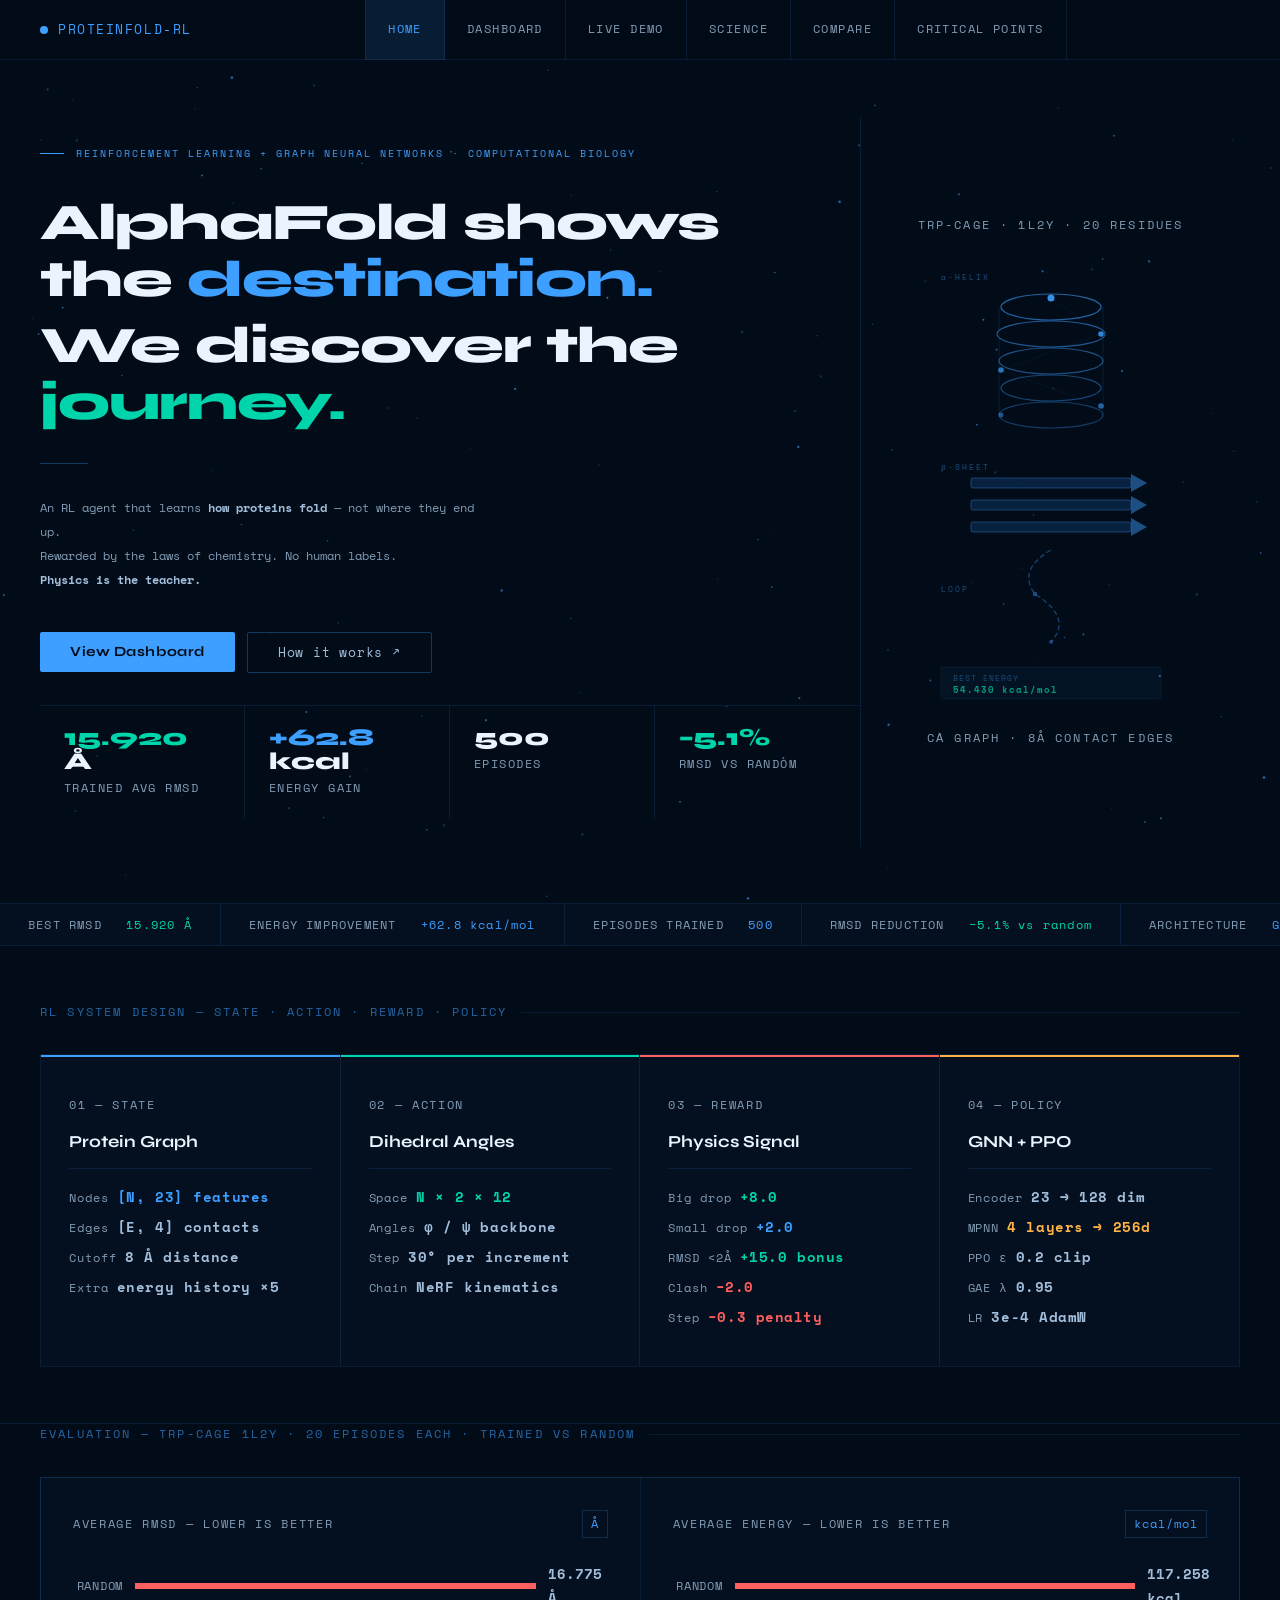
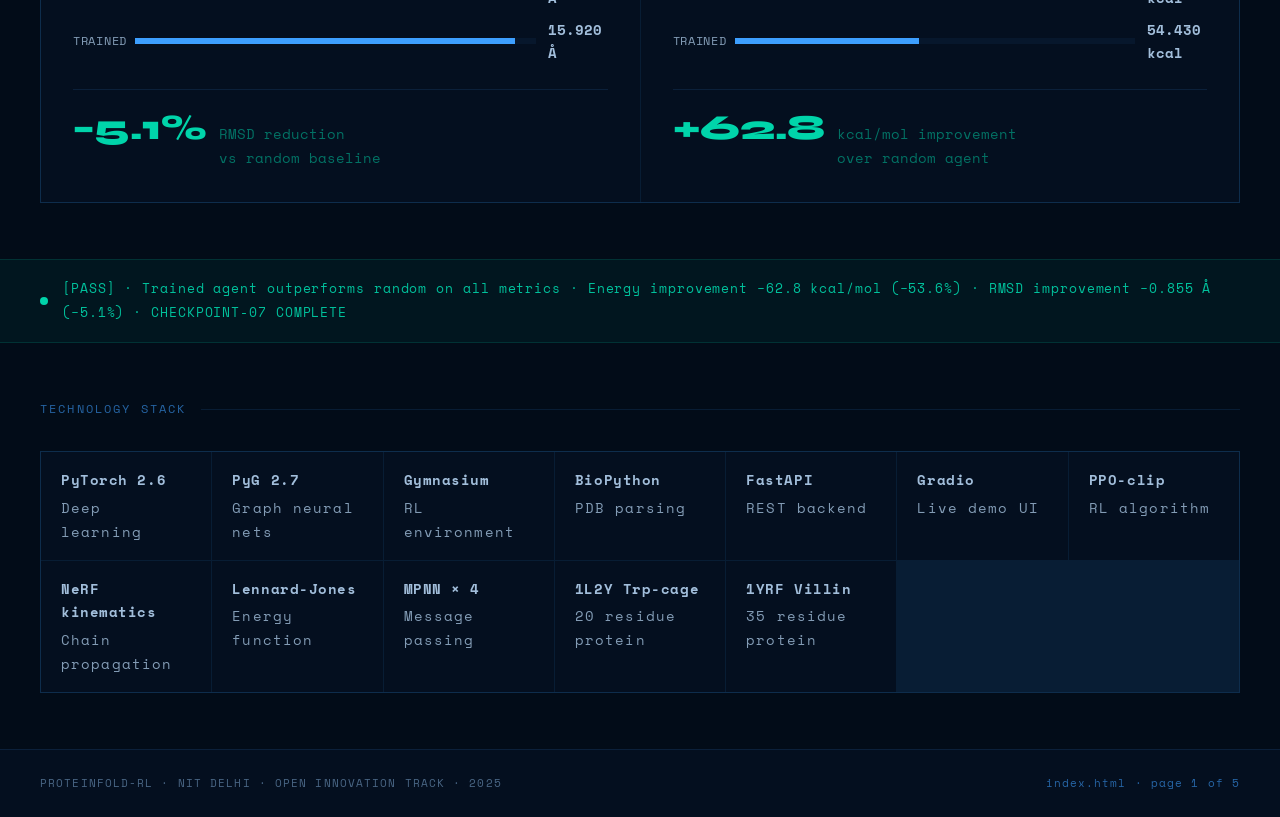
==== commit 1ddc20b5: "Polished project's building blocks" ====
--- a/frontend/index.html
+++ b/frontend/index.html
@@ -382,6 +382,7 @@
       <a href="demo.html"                   >Live Demo</a>
       <a href="science.html"                >Science</a>
       <a href="compare.html"                >Compare</a>
+        <a href="critical.html"         >Critical Points</a>
     </ul>
     <div class="nav-right"></div>
   </nav>
--- a/frontend/assets/css/design-system.css
+++ b/frontend/assets/css/design-system.css
@@ -1,13 +1,13 @@
 /* ============================================================
-   ProteinFold-RL — Shared Design System v2
+   ProteinFold-RL — Shared Design System v3
+   Readability upgrade via !important overrides —
+   beats inline <style> blocks without touching HTML files.
    ============================================================ */
 
 @import url('https://fonts.googleapis.com/css2?family=Space+Mono:wght@400;700&family=Syne:wght@400;600;700;800&display=swap');
 
-/* ── Reset ── */
 *, *::before, *::after { box-sizing: border-box; margin: 0; padding: 0; }
 
-/* ── Base ── */
 :root {
   --bg:        #020c18;
   --bg2:       #040f1f;
@@ -20,14 +20,14 @@
   --red:       #ff5f5f;
   --red-dim:   rgba(255,95,95,0.10);
   --amber:     #ffb347;
-  --text:      #ddeeff;
-  --text-dim:  rgba(180,210,240,0.45);
-  --text-mid:  rgba(180,210,240,0.70);
-  --border:    rgba(61,159,255,0.10);
-  --border-hi: rgba(61,159,255,0.22);
+  --text:      #eaf4ff;
+  --text-dim:  rgba(180,210,240,0.72);
+  --text-mid:  rgba(180,210,240,0.90);
+  --border:    rgba(61,159,255,0.12);
+  --border-hi: rgba(61,159,255,0.30);
   --mono:      'Space Mono', monospace;
   --sans:      'Syne', sans-serif;
-  --nav-h:     56px;
+  --nav-h:     60px;
 }
 
 html {
@@ -42,14 +42,13 @@
   color: var(--text);
   font-family: var(--sans);
   font-size: 1rem;
-  line-height: 1.6;
+  line-height: 1.7;
   overflow-x: hidden;
   min-height: 100vh;
   -webkit-font-smoothing: antialiased;
   -moz-osx-font-smoothing: grayscale;
 }
 
-/* ── Stars canvas ── */
 #stars-canvas {
   position: fixed;
   top: 0; left: 0;
@@ -58,11 +57,7 @@
   z-index: 0;
 }
 
-/* ── Page wrapper ── */
-.page {
-  position: relative;
-  z-index: 2;
-}
+.page { position: relative; z-index: 2; }
 
 /* ============================================================
    NAV
@@ -74,17 +69,16 @@
   padding: 0 2.5rem;
   height: var(--nav-h);
   border-bottom: 0.5px solid var(--border);
-  background: rgba(2,12,24,0.96);
+  background: rgba(2,12,24,0.97);
   backdrop-filter: blur(14px);
   -webkit-backdrop-filter: blur(14px);
   position: sticky;
   top: 0;
   z-index: 100;
 }
-
 .nav-logo {
   font-family: var(--mono);
-  font-size: 12px;
+  font-size: 13px;
   letter-spacing: 0.12em;
   color: var(--blue);
   display: flex;
@@ -93,10 +87,8 @@
   text-decoration: none;
   white-space: nowrap;
 }
-
 .nav-logo-dot {
-  width: 7px;
-  height: 7px;
+  width: 8px; height: 8px;
   background: var(--blue);
   border-radius: 50%;
   flex-shrink: 0;
@@ -106,22 +98,20 @@
   0%, 100% { opacity: 1; }
   50%       { opacity: 0.2; }
 }
-
 .nav-links {
   display: flex;
   list-style: none;
   height: var(--nav-h);
-  margin: 0;
-  padding: 0;
+  margin: 0; padding: 0;
 }
 .nav-links a {
   display: flex;
   align-items: center;
-  padding: 0 20px;
+  padding: 0 22px;
   height: 100%;
   font-family: var(--mono);
-  font-size: 10px;
-  letter-spacing: 0.14em;
+  font-size: 12px;
+  letter-spacing: 0.12em;
   text-transform: uppercase;
   color: var(--text-dim);
   text-decoration: none;
@@ -130,12 +120,11 @@
   white-space: nowrap;
 }
 .nav-links a:first-child { border-left: 0.5px solid var(--border); }
-.nav-links a:hover        { color: var(--blue); background: var(--blue-dim); }
-.nav-links a.active       { color: var(--blue); background: var(--blue-dim); }
-
+.nav-links a:hover  { color: var(--blue); background: var(--blue-dim); }
+.nav-links a.active { color: var(--blue); background: var(--blue-dim); }
 .nav-right {
   font-family: var(--mono);
-  font-size: 10px;
+  font-size: 11px;
   color: var(--text-dim);
   letter-spacing: 0.1em;
   white-space: nowrap;
@@ -148,7 +137,7 @@
   border-bottom: 0.5px solid var(--border);
   background: var(--bg2);
   overflow: hidden;
-  height: 38px;
+  height: 42px;
   display: flex;
   align-items: center;
 }
@@ -165,8 +154,8 @@
 }
 .ticker-item {
   font-family: var(--mono);
-  font-size: 10px;
-  letter-spacing: 0.12em;
+  font-size: 12px;
+  letter-spacing: 0.1em;
   color: var(--text-dim);
   padding: 0 28px;
   border-right: 0.5px solid var(--border);
@@ -175,7 +164,7 @@
   display: flex;
   align-items: center;
   gap: 8px;
-  height: 38px;
+  height: 42px;
 }
 .ticker-item .v-blue  { color: var(--blue); }
 .ticker-item .v-teal  { color: var(--teal); }
@@ -186,10 +175,10 @@
    ============================================================ */
 .section-label {
   font-family: var(--mono);
-  font-size: 9px;
-  letter-spacing: 0.2em;
+  font-size: 11px;
+  letter-spacing: 0.18em;
   text-transform: uppercase;
-  color: rgba(61,159,255,0.4);
+  color: rgba(61,159,255,0.60);
   display: flex;
   align-items: center;
   gap: 14px;
@@ -197,8 +186,7 @@
 }
 .section-label::after {
   content: '';
-  flex: 1;
-  height: 0.5px;
+  flex: 1; height: 0.5px;
   background: var(--border);
 }
 
@@ -209,14 +197,13 @@
   display: flex;
   align-items: center;
   gap: 14px;
-  padding: 1rem 2.5rem;
-  background: rgba(0,212,170,0.04);
-  border-top: 0.5px solid rgba(0,212,170,0.12);
-  border-bottom: 0.5px solid rgba(0,212,170,0.12);
+  padding: 1.1rem 2.5rem;
+  background: rgba(0,212,170,0.05);
+  border-top: 0.5px solid rgba(0,212,170,0.15);
+  border-bottom: 0.5px solid rgba(0,212,170,0.15);
 }
 .pass-dot {
-  width: 7px;
-  height: 7px;
+  width: 8px; height: 8px;
   border-radius: 50%;
   background: var(--teal);
   flex-shrink: 0;
@@ -224,14 +211,14 @@
 }
 @keyframes pass-pulse {
   0%, 100% { box-shadow: 0 0 0 0 rgba(0,212,170,0.5); }
-  50%       { box-shadow: 0 0 0 7px rgba(0,212,170,0); }
+  50%       { box-shadow: 0 0 0 8px rgba(0,212,170,0); }
 }
 .pass-text {
   font-family: var(--mono);
-  font-size: 10px;
-  color: rgba(0,212,170,0.7);
-  letter-spacing: 0.1em;
-  line-height: 1.7;
+  font-size: 13px;
+  color: rgba(0,212,170,0.90);
+  letter-spacing: 0.07em;
+  line-height: 1.8;
 }
 
 /* ============================================================
@@ -249,15 +236,15 @@
 }
 .footer-l {
   font-family: var(--mono);
-  font-size: 9px;
-  color: rgba(120,160,200,0.3);
+  font-size: 11px;
+  color: rgba(120,160,200,0.60);
   letter-spacing: 0.1em;
   text-transform: uppercase;
 }
 .footer-r {
   font-family: var(--mono);
-  font-size: 9px;
-  color: rgba(61,159,255,0.3);
+  font-size: 11px;
+  color: rgba(61,159,255,0.60);
   letter-spacing: 0.1em;
 }
 
@@ -268,9 +255,9 @@
   background: var(--blue);
   color: #020c18;
   border: none;
-  padding: 11px 26px;
+  padding: 13px 30px;
   font-family: var(--sans);
-  font-size: 13px;
+  font-size: 14px;
   font-weight: 700;
   letter-spacing: 0.04em;
   cursor: pointer;
@@ -281,18 +268,14 @@
   align-items: center;
   line-height: 1;
 }
-.btn-primary:hover {
-  background: #72baff;
-  transform: translateY(-1px);
-}
-
+.btn-primary:hover { background: #72baff; transform: translateY(-1px); }
 .btn-ghost {
   background: transparent;
-  color: var(--text-dim);
+  color: var(--text-mid);
   border: 0.5px solid var(--border-hi);
-  padding: 11px 26px;
-  font-family: var(--mono);
-  font-size: 11px;
+  padding: 13px 30px;
+  font-family: var(--mono);
+  font-size: 13px;
   cursor: pointer;
   border-radius: 2px;
   transition: all 0.18s;
@@ -302,39 +285,174 @@
   align-items: center;
   line-height: 1;
 }
-.btn-ghost:hover {
-  border-color: var(--blue);
-  color: var(--blue);
-}
+.btn-ghost:hover { border-color: var(--blue); color: var(--blue); }
 
 /* ============================================================
    TAGS
    ============================================================ */
 .tag {
   font-family: var(--mono);
-  font-size: 9px;
+  font-size: 11px;
   letter-spacing: 0.1em;
-  padding: 5px 12px;
-  border: 0.5px solid rgba(61,159,255,0.15);
+  padding: 6px 14px;
+  border: 0.5px solid rgba(61,159,255,0.20);
   color: var(--text-dim);
   border-radius: 1px;
   transition: all 0.15s;
   display: inline-block;
   line-height: 1;
 }
-.tag:hover {
-  border-color: var(--blue);
-  color: var(--blue);
-  background: var(--blue-dim);
-}
+.tag:hover { border-color: var(--blue); color: var(--blue); background: var(--blue-dim); }
 
 /* ============================================================
    RESPONSIVE
    ============================================================ */
 @media (max-width: 768px) {
-  .nav           { padding: 0 1.25rem; }
-  .nav-links     { display: none; }
-  .nav-right     { font-size: 9px; }
-  .pass-row      { padding: 1rem 1.25rem; }
-  .footer        { padding: 1.25rem; }
-}+  .nav       { padding: 0 1.25rem; }
+  .nav-links { display: none; }
+  .pass-row  { padding: 1rem 1.25rem; }
+  .footer    { padding: 1.25rem; }
+}
+
+/* ============================================================
+   READABILITY OVERRIDES
+   !important beats inline <style> blocks that load after this file.
+   All classes are defined in per-page <style> blocks with tiny px
+   values — these overrides fix them globally in one place.
+   ============================================================ */
+
+/* ── Labels & eyebrows (was 8–9px) ── */
+.dm-lbl,
+.vs-label,
+.mt-win-badge,
+.section-label,
+.dash-eyebrow,
+.demo-eyebrow,
+.cmp-eyebrow,
+.sci-eyebrow,
+.loop-idx,
+.loop-key,
+.ctrl-label,
+.metric-lbl,
+.metric-sub,
+.chart-box-meta,
+.chart-box-title,
+.chart-card-meta,
+.chart-card-title,
+.dist-card-title,
+.table-card-title,
+.rm-lbl,
+.strip-lbl,
+.rl-diagram-label,
+.result-chart-label,
+.step-log-label,
+.verdict-section-label,
+.insight-label,
+.status-badge,
+.status-info,
+.health-badge,
+.health-meta,
+.agent-desc,
+.opt-badge,
+.cmp-badge,
+.pp-desc,
+.slider-lbl,
+.slider-hint,
+.cmp-title,
+.mt-header-cell,
+.vs-win,
+.protein-label,
+.verdict-text,
+.sci-tag,
+.bar-name { font-size: 12px !important; }
+
+/* ── Secondary text (was 10–11px) ── */
+.agent-name,
+.arch-para,
+.cmp-subtitle,
+.cmp-sub,
+.dash-subtitle,
+.demo-subtitle,
+.sci-subtitle,
+.idle-sub,
+.loading-sub,
+.loading-text,
+.loop-val,
+.ls-key,
+.ls-val,
+.mt-cell,
+.mt-cell.label,
+.mt-cell.improve,
+.mt-cell:not(:first-child),
+.opt-desc,
+.opt-name,
+.pp-key,
+.pp-val,
+.rr-condition,
+.slider-val,
+.stack-name,
+.stack-role,
+.bar-val,
+.verdict-body,
+.why-card-desc,
+.justify-body,
+.eq-desc,
+.eq-label,
+.arch-table td { font-size: 14px !important; }
+
+/* ── Body paragraphs (was 11px) ── */
+.why-para,
+.arch-para,
+.insight-desc { font-size: 15px !important; }
+
+/* ── Line height for readability ── */
+.why-para,
+.arch-para,
+.verdict-body,
+.why-card-desc,
+.justify-body,
+.insight-desc,
+.eq-desc { line-height: 2.0 !important; }
+
+/* ── Opacity: all text-dim instances ── */
+.dash-eyebrow,
+.demo-eyebrow,
+.cmp-eyebrow,
+.sci-eyebrow,
+.dash-subtitle,
+.demo-subtitle,
+.cmp-subtitle,
+.sci-subtitle,
+.metric-lbl,
+.metric-sub,
+.dm-lbl,
+.agent-desc,
+.loop-key,
+.loop-idx,
+.ctrl-label,
+.chart-box-meta,
+.chart-card-meta,
+.ls-key,
+.pp-desc,
+.pp-key,
+.slider-lbl,
+.slider-hint,
+.bar-name,
+.rm-lbl,
+.rl-diagram-label,
+.result-chart-label,
+.step-log-label,
+.verdict-section-label,
+.status-info,
+.health-meta,
+.protein-label { color: var(--text-dim) !important; }
+
+/* ── Padding bumps for breathing room ── */
+.why-card { padding: 1.4rem 1.5rem !important; }
+.insight-card { padding: 2rem !important; }
+.loop-card { padding: 2rem 1.75rem !important; }
+.ppo-param-row { padding: 0.8rem 1.25rem !important; }
+.reward-row { padding: 0.85rem 1.25rem !important; }
+.mt-row { padding: 1rem 1.5rem !important; }
+.live-stat-row { padding: 0.75rem 1rem !important; }
+.log-row { padding: 6px 10px !important; }
